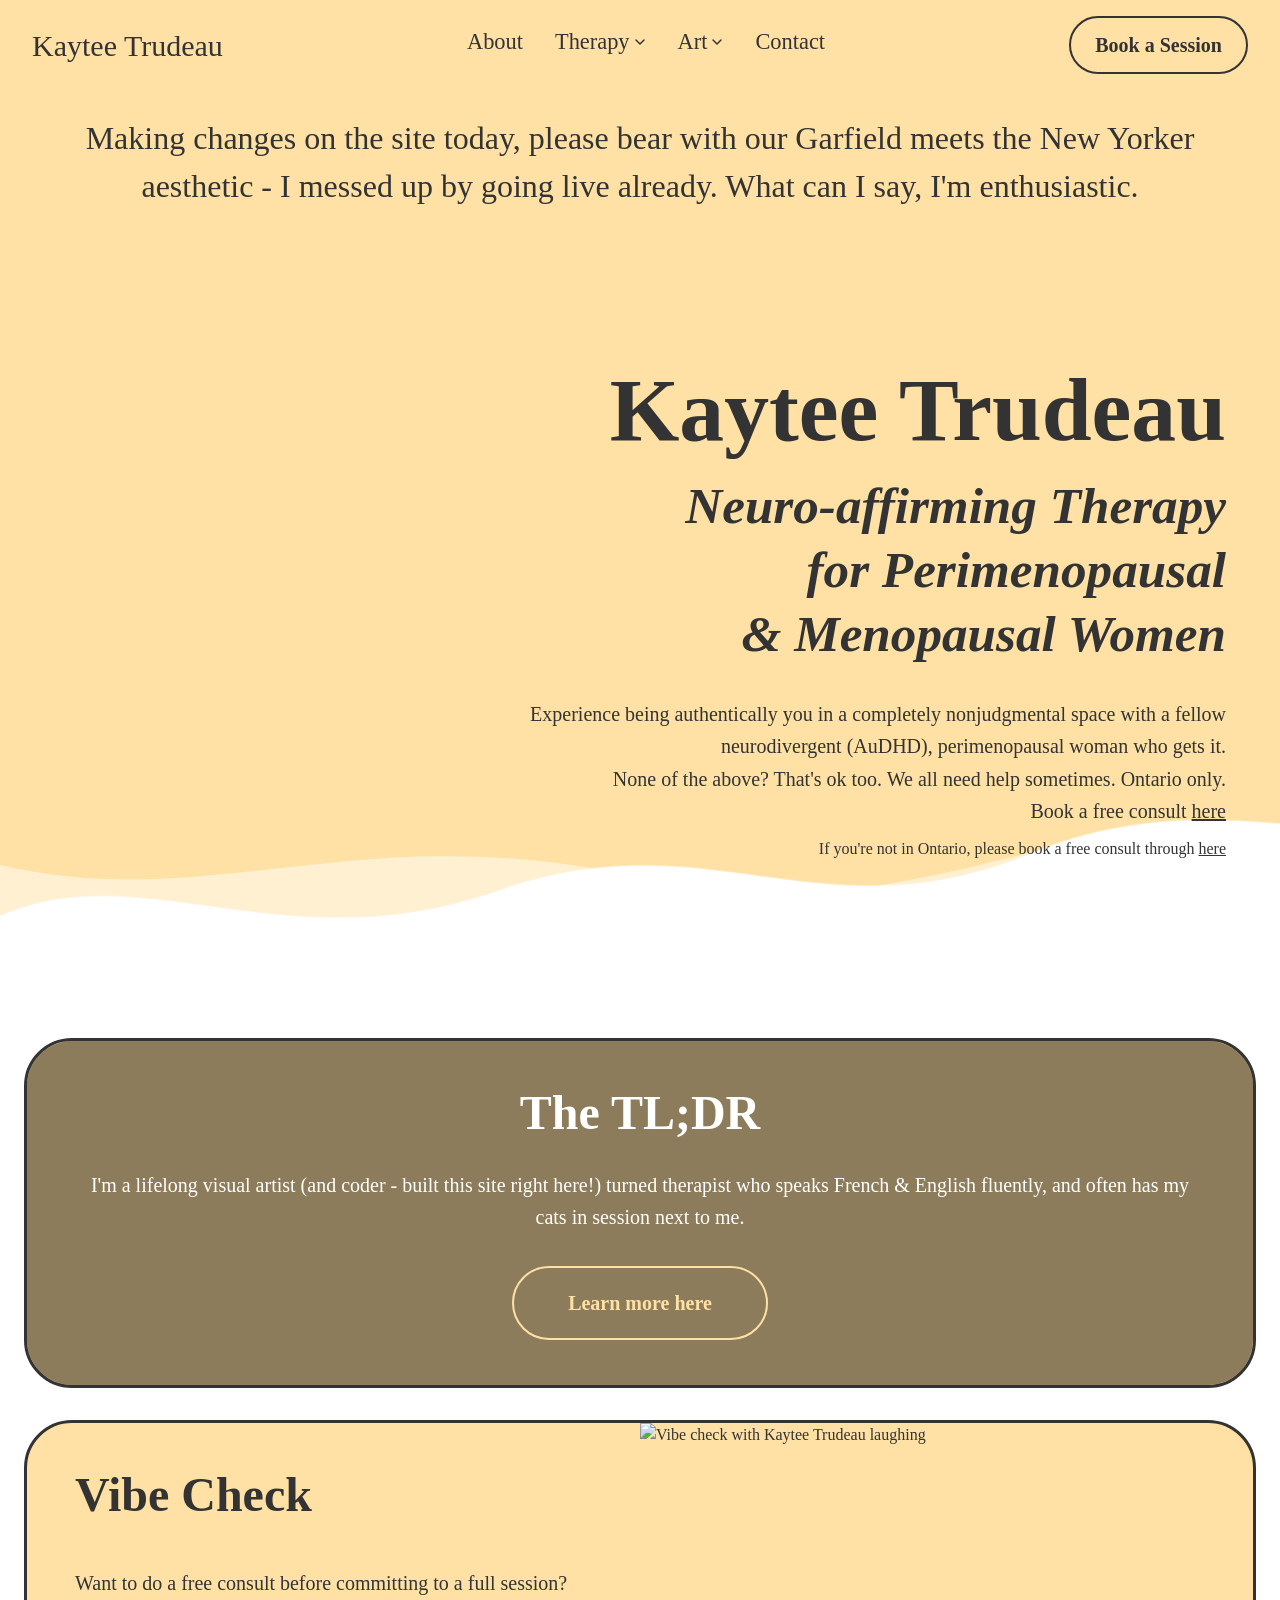
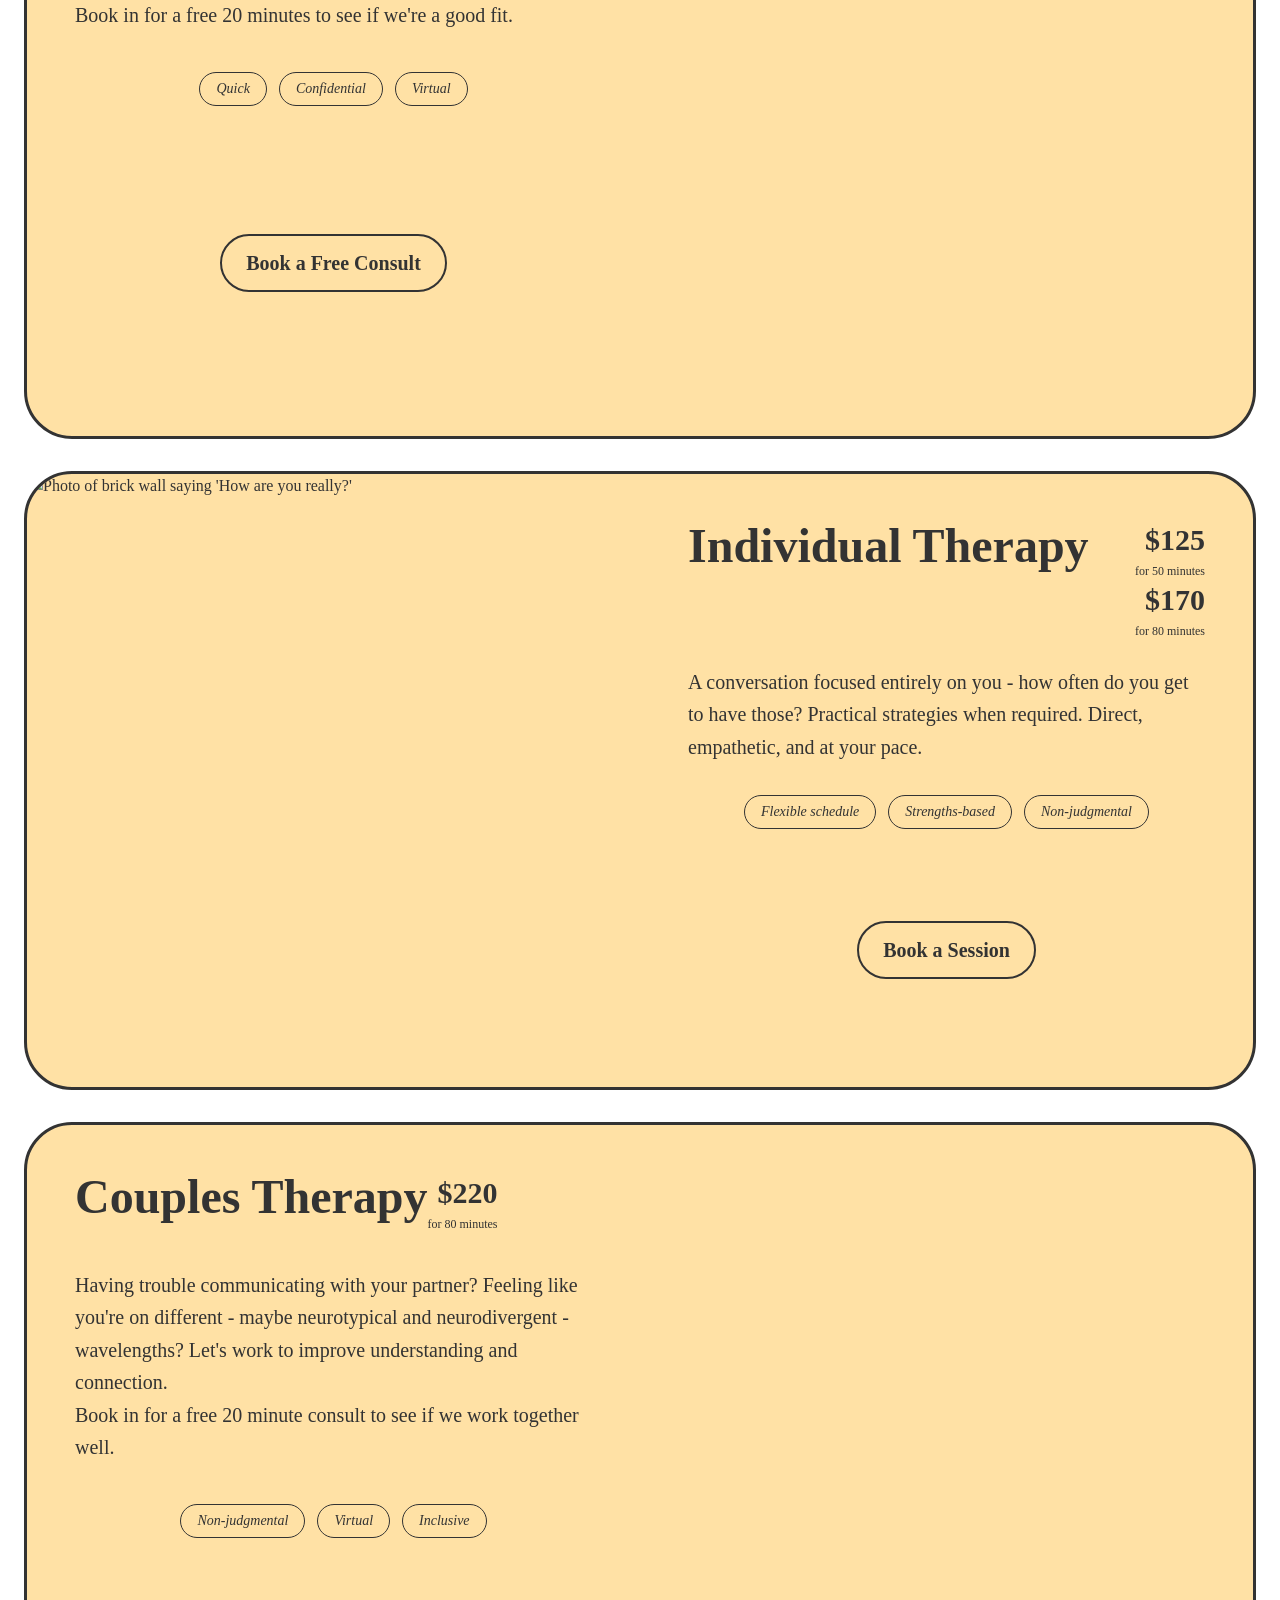
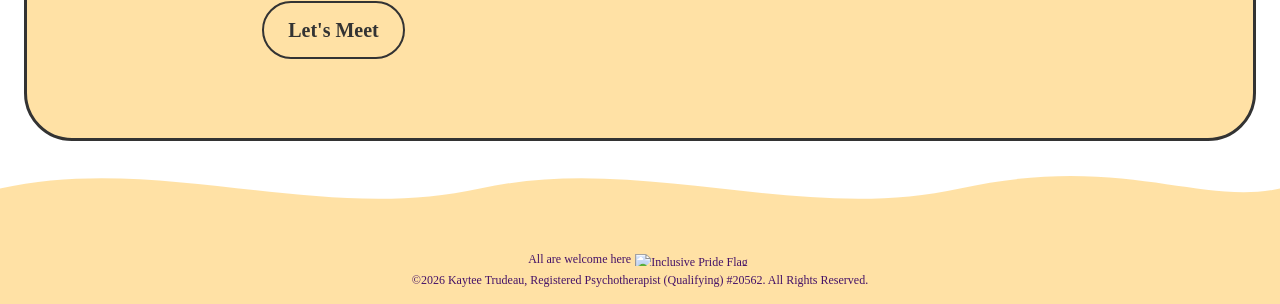
==== index.html @ 2ec34ce8 "Update div class for mobile view Removed 'text-right' class from the div for mobile view." ====
<!doctype html>

<html lang="en">
  <head>
<!doctype html>
<html lang="en">
  <head>
   <link rel="stylesheet" href="style.css">
    <link rel="preconnect" href="https://cdn.shopify.com">
    <!-- Google tag (gtag.js) -->
<script async src="https://www.googletagmanager.com/gtag/js?id=G-HZFQVVL7S4"></script>
<meta name="google-site-verification" content="LNLmvGMLxKH1HmLRe_MvkUwIt74SkBbCM1gCQ_IES4U" />
    <script>
  window.dataLayer = window.dataLayer || [];
  function gtag(){dataLayer.push(arguments);}
  gtag('js', new Date());

  gtag('config', 'G-HZFQVVL7S4');
</script>
    <meta charset="utf-8" />
   <title>Neurodivergent Therapist Ontario | Kaytee Trudeau</title>
    <meta
      name="description"
      content="Neurodivergent therapist in Ontario offering neuro-affirming virtual psychotherapy for ADHD, ASD, perimenopause, and menopause. Book a session today."
    />
    <link rel="canonical" href="https://kayteetrudeau.ca/" />
    <link rel="icon" type="image/png" href="https://cdn.shopify.com/s/files/1/0006/9556/6392/files/favicon.png">
   <meta
      property="og:title"
      content="Kaytee Trudeau | Neurodivergent Therapist Ontario"
    />
    <meta
      property="og:description"
      content="Neuro-affirming virtual psychotherapy in Ontario by an AuDHD therapist. Specializing in ADHD, ASD, perimenopause, and menopause support."
    />
    <meta
      property="og:image"
      content="https://cdn.shopify.com/s/files/1/0006/9556/6392/files/kaytee_in_office.jpg"
    />

    <meta content="width=device-width, initial-scale=1.0" name="viewport" />
    <script>
      function openMobileMenu() {
        document.getElementById('mobileMenu').classList.add('open');
        document.body.style.overflow = 'hidden';
      }
      function closeMobileMenu() {
        document.getElementById('mobileMenu').classList.remove('open');
        document.body.style.overflow = '';
      }
      function toggleSection(id) {
        const section = document.getElementById(id);
        const chevron = document.getElementById(id + '-chevron');
        const isOpen = section.style.display === 'flex';
        section.style.display = isOpen ? 'none' : 'flex';
        chevron.style.transform = isOpen ? 'rotate(0deg)' : 'rotate(180deg)';
      }
    </script>
    <style>
  body {
    background-color: #f3e7fd;
    font-family: 'Fraunces', serif;
  }
      a.button-mob {width: max-content; margin: auto;}
</style>
  </head>
  <body class="bg-white font-body selection:bg-tertiary/30">
      <div id="header-placeholder"></div>
<script>
  fetch('header.html')
    .then(response => response.text())
    .then(data => {
      document.getElementById('header-placeholder').innerHTML = data;
    });
</script>
    <main
      class="index-main relative overflow-hidden"
      style="background-color: #ffffff; top: 50px"
    >
          <h3 style="font-size: 2rem; text-align: center;
    padding: 64px 40px;
    background-color: var(--color-yellow);">Making changes on the site today, please bear with our Garfield meets the New Yorker aesthetic - I messed up by going live already. What can I say, I'm enthusiastic. </h3>

      <!-- Hero Section with wavy bottom -->
<section
  class="hero-section relative overflow-hidden"
  style="background-color: #ffe1a5; min-height: auto;"
>
  <!-- Wavy background -->
  <!-- Anchored strictly to the bottom, pointer-events-none prevents clicking bugs -->
  <div style="position: absolute; bottom: 0; left: 0; width: 100%; height: 500px; z-index: 0; pointer-events: none; overflow: hidden;">
    <!-- Wave 1 - back -->
    <svg
      viewBox="0 0 1440 400"
      preserveAspectRatio="none"
      xmlns="http://www.w3.org/2000/svg"
      style="width: 200%; height: 100%; display: block; position: absolute; bottom: 0; animation: wave-slide 8s linear infinite; opacity: 0.3;"
    >
      <path d="M0,340 C80,290 160,380 280,320 C400,260 460,360 580,290 C700,220 780,320 900,240 C1020,160 1100,260 1220,170 C1320,95 1390,60 1440,40 L1440,400 L0,400 Z" fill="#ffffff" />
    </svg>
    <!-- Wave 2 - middle -->
    <svg
      viewBox="0 0 1440 400"
      preserveAspectRatio="none"
      xmlns="http://www.w3.org/2000/svg"
      style="width: 200%; height: 100%; display: block; position: absolute; bottom: 0; animation: wave-slide 6s linear infinite reverse; opacity: 0.5;"
    >
      <path d="M0,300 C120,340 200,260 360,310 C520,360 600,240 720,280 C840,320 920,200 1080,250 C1240,300 1340,180 1440,140 L1440,400 L0,400 Z" fill="#ffffff" />
    </svg>
    <!-- Wave 3 - front -->
    <svg
      viewBox="0 0 1440 400"
      preserveAspectRatio="none"
      xmlns="http://www.w3.org/2000/svg"
      style="width: 200%; height: 100%; display: block; position: absolute; bottom: -1px; opacity: 1; animation: wave-slide 10s linear infinite;"
    >
      <path d="M0,340 C80,290 160,380 280,320 C400,260 460,360 580,290 C700,220 780,320 900,240 C1020,160 1100,260 1220,170 C1320,95 1390,60 1440,40 L1440,400 L0,400 Z" fill="#ffffff" />
    </svg>
  </div>

  <!-- Content Container (Flexbox) -->
<div class="hero-content-container">    
    <!-- Image: 100% on mobile, 30% on desktop -->
<div class="hero-image-wrapper" style="border-radius: 1.5rem; overflow: hidden;">
  <picture style="width: 100%; height: auto; display: block;">
        <!-- Desktop / Tablet Image -->
        <source 
          media="(min-width: 601px)" 
          srcset="https://cdn.shopify.com/s/files/1/0006/9556/6392/files/New_website_image_for_kaytee.jpg?width=400&format=webp 400w,
                  https://cdn.shopify.com/s/files/1/0006/9556/6392/files/New_website_image_for_kaytee.jpg?width=800&format=webp 800w"
          sizes="400px"
        >
        <img 
          src="https://cdn.shopify.com/s/files/1/0006/9556/6392/files/mobile_kaytee_mountains.jpg?format=webp&width=400" 
          alt="Kaytee Trudeau with a picture of mountains in the background" 
          style="width: 100%; height: auto; object-fit: cover; object-position: center top; border-radius: 1.5rem;"
        />
      </picture>
    </div>

    <!-- Content: 70% on desktop -->
<div class="hero-text-wrapper title-text">    
  <h1 class="font-bold leading-tight mb-8">
        <span class="block" style="font-family: 'Boska Black', serif; font-size: clamp(3rem, 7vw, 12rem);">
          Kaytee Trudeau <br />
        </span>
        <span class="block mt-2 mobile-title-nd" style="font-family: 'Boska Black', serif; font-size: clamp(1rem, 4vw, 4rem); font-style: italic;">
          Neuro-affirming Therapy
        </span>
        <span class="block mobile-title-nd" style="font-family: 'Boska Black', serif; font-size: clamp(1rem, 4vw, 4rem); font-style: italic;">
          for Perimenopausal <br />& Menopausal Women
        </span>
      </h1>

      <p class="text-lg md:text-xl leading-relaxed mobile-hide md:max-w-2xl">
        Experience being authentically you in a completely nonjudgmental space with a fellow neurodivergent (AuDHD), perimenopausal woman who gets it. <br />
        None of the above? That's ok too. We all need help sometimes. Ontario only. <br/>
        Book a free consult <a href="/book-a-session.html" style="text-decoration: underline;">here</a>
        <br/>
        <small class="block mt-2">
          If you're not in Ontario, please book a free consult through <a style="text-decoration: underline" href="https://saferspacestherapy.janeapp.com/locations/safer-spaces/book#/staff_member/28">here</a>
        </small>
      </p>
    </div>
</div>
  
</section>
      <div class="mobile-p-flex max-w-7xl mx-auto px-6 grid grid-cols-1 md:grid-cols-12 gap-8 items-stretch pb-12">
        <p
          class="mobile-p text-lg leading-relaxed desktop-hide"
          style="text-align: center;"
        >
          Experience being authentically you in a completely nonjudgmental space
          with a fellow neurodivergent (AuDHD), perimenopausal woman who gets
          it. <br />None of the above? That's ok too. We all need help
          sometimes. Ontario only. Book a free consult <a href="/book-a-session.html" style="text-decoration: underline;">here</a>
          <br>
           <small style="text-align: right;">If you're not in Ontario, please book a free consult through <a style="text-decoration: underline" href="https://saferspacestherapy.janeapp.com/locations/safer-spaces/book#/staff_member/28">here</a></small>
        </p>
      </div>
      <!-- The "Prize" Showcase: Bento Grid Style -->
      <section
        class="max-w-7xl mx-auto px-6 grid grid-cols-1 md:grid-cols-12 gap-8 items-stretch pb-12"
      >
        <!-- Card 1 wrapper -->
        <div class="purple-cards md:col-span-12 transition-all duration-500">
          <div
            class="bento-container bento-container1 text-white relative flex flex-col bg-surface-container rounded-[3rem] h-auto md:h-[350px] overflow-hidden transition-all duration-500"
            style="
              border: 3px solid #333333;
              background-image: url('https://cdn.shopify.com/s/files/1/0006/9556/6392/files/Normancopy_1000x.jpg?format=webp');
              background-position: center;
              background-size: cover;
            "
          >
            <div
              class="p-12 flex flex-col justify-center"
              style="align-items: center; position: relative; z-index: 1"
            >
              <div class="indie justify-center align-center mb-6">
                <h3
                  class="text-5xl font-headline text-center font-bold mb-2"
                >
                  The TL;DR
                </h3>
              </div>
              <p class="about-p mb-8 text-xl text-center leading-relaxed">
                I'm a lifelong visual artist (and coder - built this site right
                here!) turned therapist who speaks French & English fluently,
                and often has my cats in session next to me.
              </p>
              <a
                href="/about.html"
                class="btn-gradient py-5 text-center rounded-full font-bold text-white"
                style="display: block; width: 16rem; margin: 0 auto; font-size: 1.25em;"
              >
                Learn more here
              </a>
            </div>
          </div>
        </div>

        <!-- Card 2 wrapper -->
        <div class="purple-cards md:col-span-12 transition-all duration-500">
           <div class="bento-container relative flex flex-col md:flex-row-reverse bg-surface-container-high rounded-[3rem] overflow-hidden " 
     style="border: 3px solid #333333;">
            <div
              class="w-full md:w-1/2 relative h-64 bento md:h-auto overflow-hidden flex items-center justify-center md:justify-end"
            >
              <picture class="vibe-check-pic">
  <!-- Desktop / Tablet Image (601px screens and up) -->
  <source media="(min-width: 601px)" 
          srcset="https://cdn.shopify.com/s/files/1/0006/9556/6392/files/kaytee_at_rhino2.jpg?width=800&format=webp 800w"
          sizes="494px">

  <!-- Mobile Image (Fallback / Default for under 601px) -->
  <img alt="Vibe check with Kaytee Trudeau laughing" 
       class="consult-img" 
       src="https://cdn.shopify.com/s/files/1/0006/9556/6392/files/Kaytee_rhino.jpg?format=webp" 
       srcset="https://cdn.shopify.com/s/files/1/0006/9556/6392/files/Kaytee_rhino.jpg?format=webp 400w" 
       sizes="360px" 
       style="width: 100%; height: 100%; object-fit: cover" 
       loading="lazy" 
       width="494" 
       height="494"
  />
</picture>
            </div>
            <div class="md:w-1/2 p-12 flex flex-col justify-center">
              <div class="mb-8">
                <h3
                  class="text-5xl font-headline font-bold mb-4"                >
                  Vibe Check
                </h3>
              </div>
              <p class="mb-10 text-xl leading-relaxed" style="color: #333333">
                Want to do a free consult before committing to a full session?
                Book in for a free 20 minutes to see if we're a good fit.
              </p>
              <div class="flex flex-wrap justify-center gap-3 mb-8">
                <span
                  class="px-4 py-1.5 rounded-full text-sm font-medium border italic"
                  style="
                    border-color: var(--color-black);
                  "
                  >Quick</span
                >
                <span
                  class="px-4 py-1.5 rounded-full text-sm font-medium border italic"
                  style="
                    border-color: var(--color-black);
                  "
                  >Confidential</span
                >
                <span
                  class="px-4 py-1.5 rounded-full text-sm font-medium border italic"
                  style="
                  border-color: var(--color-black);
                  "
                  >Virtual</span
                >
              </div>
              <a
                class="button-mob text-center btn-gradient btn-gradient-menu py-5 rounded-full font-bold"
                href="book-a-session.html" style="font-size: 1.25em;"
              >
                Book a Free Consult
              </a>
            </div>
          </div>
        </div>

        <!-- Card 3 wrapper -->

        <div class="purple-cards md:col-span-12 transition-all duration-500">
           <div class="bento-container relative flex flex-col md:flex-row bg-surface-container-high rounded-[3rem] overflow-hidden" 
     style="border: 3px solid #333333;">
            <div
              class="w-full md:w-1/2 relative h-64 bento md:h-auto overflow-hidden"
            >
            <picture class="w-full h-full object-cover">
  <!-- Desktop / Tablet Image (768px screens and up) -->
  <source media="(min-width: 768px)" 
          srcset="https://cdn.shopify.com/s/files/1/0006/9556/6392/files/unsplash_mural.jpg?width=700&format=webp 700w,
                  https://cdn.shopify.com/s/files/1/0006/9556/6392/files/unsplash_mural.jpg?format=webp 985w"
          sizes="494px">

  <!-- Mobile Image (Fallback / Default) -->
  <img 
    src="https://cdn.shopify.com/s/files/1/0006/9556/6392/files/small_unsplash_mural.jpg?format=webp" 
    srcset="https://cdn.shopify.com/s/files/1/0006/9556/6392/files/small_unsplash_mural.jpg?format=webp 400w"
    sizes="358px"
    width="494" 
    height="494"
    loading="lazy"
    alt="Photo of brick wall saying 'How are you really?'"
    class="mural-img w-full h-full object-cover">
</picture>
            </div>
            <div class="md:w-1/2 p-12 flex flex-col justify-center">
              <div class="indie flex justify-between mb-6">
                <div>
                  <h3
                    class="text-5xl font-headline font-bold mb-2"
                  >
                    Individual Therapy
                  </h3>
                </div>
                <div class="indie-mobile">
                  <span
                    class="block text-3xl font-headline font-bold"
                    >$125</span
                  >
                  <span class="text-xs" 
                    >for 50 minutes</span
                  >
                  <span
                    class="block text-3xl font-headline font-bold"
                    >$170</span
                  >
                  <span class="text-xs" 
                    >for 80 minutes</span
                  >
                </div>
              </div>
              <p class="mb-8 text-xl leading-relaxed">
                A conversation focused entirely on you - how often do you get to
                have those? Practical strategies when required. Direct,
                empathetic, and at your pace.
              </p>
              <div class="flex flex-wrap justify-center gap-3 mb-8">
                <span
                  class="px-4 py-1.5 rounded-full text-sm font-medium border italic"
                  style="
                    border-color: var(--color-black);
                  "
                  >Flexible schedule</span
                >
                <span
                  class="px-4 py-1.5 rounded-full text-sm font-medium border italic"
                  style="
                    border-color: var(--color-black);
                  "
                  >Strengths-based</span
                >
                <span
                  class="px-4 py-1.5 rounded-full text-sm font-medium border italic"
                  style="
                    border-color: var(--color-black);
                  "
                  >Non-judgmental</span
                >
              </div>
              <a
                href="book-a-session.html"
                class="button-mob btn-gradient btn-gradient-menu py-5 text-center rounded-full font-bold text-white"
                style="font-size: 1.25em;"
                >
                Book a Session
              </a>
            </div>
          </div>
        </div>

        <!-- Card 4 wrapper -->
        <div class="purple-cards md:col-span-12 transition-all duration-500">
          <div class="bento-container relative flex flex-col md:flex-row-reverse bg-surface-container-high rounded-[3rem] overflow-hidden" 
     style="border: 3px solid #333333;">
            <div
              class="w-full md:w-1/2 relative h-64 bento md:h-auto overflow-hidden flex items-center justify-center md:justify-end"
            >
            <picture style="width: 100%; height: 100%; display: block;">
  <!-- Desktop / Tablet Image (601px screens and up) -->
  <source media="(min-width: 601px)" 
          srcset="https://cdn.shopify.com/s/files/1/0006/9556/6392/files/couples_hands_1000x.jpg?width=400&format=webp 400w,
                  https://cdn.shopify.com/s/files/1/0006/9556/6392/files/couples_hands_1000x.jpg?width=800&format=webp 800w"
          sizes="494px">

  <!-- Mobile Image (Fallback / Default for under 601px) -->
  <img alt="Couples therapy - holding hands" 
       class="consult-img transition-transform duration-1000" 
       src="https://cdn.shopify.com/s/files/1/0006/9556/6392/files/couples_hands_small2.jpg?width=400&format=webp" 
       srcset="https://cdn.shopify.com/s/files/1/0006/9556/6392/files/couples_hands_small2.jpg?width=400&format=webp 400w" 
       sizes="384px" 
       style="width: 100%; height: 100%; object-fit: cover" 
       loading="lazy" 
       width="494" 
       height="494">
</picture>
            </div>
            <div class="md:w-1/2 p-12 flex flex-col justify-center">
              <div
                class="mb-8 flex align-center indie indie-mobile2"
                style="align-items: center"
              >
                <h3
                  class="text-5xl font-headline font-bold mb-4"
                >
                  Couples Therapy
                </h3>
                <div class="text-right indie-mobile2">
                  <span
                    class="block text-3xl font-headline font-bold"
                    >$220</span
                  >
                  <span class="text-xs" 
                    >for 80 minutes</span
                  >
                </div>
              </div>
              <p class="mb-10 text-xl leading-relaxed">
                Having trouble communicating with your partner? Feeling like
                you're on different - maybe neurotypical and neurodivergent - wavelengths? Let's work to improve
                understanding and connection. <br />Book in for a free 20 minute
                consult to see if we work together well.
              </p>
              <div class="flex flex-wrap justify-center gap-3 mb-8">
                <span
                  class="px-4 py-1.5 rounded-full text-sm font-medium border italic"
                  style="
                    border-color: var(--color-black);
                  "
                  >Non-judgmental</span
                >
                <span
                  class="px-4 py-1.5 rounded-full text-sm font-medium border italic"
                  style="
                    border-color: var(--color-black);
                  "
                  >Virtual</span
                >
                <span
                  class="px-4 py-1.5 rounded-full text-sm font-medium border italic"
                  style="
                    border-color: var(--color-black);
                  "
                  >Inclusive</span
                >
              </div>
              <a
                class="button-mob text-center btn-gradient btn-gradient-menu py-5 rounded-full font-bold text-white transition-all transform"
                href="book-a-session.html"
                style="font-size: 1.25em;"
              >
                Let's Meet
              </a>
            </div>
          </div>
        </div>
      </section>
    </main>

   
     <footer>
      <div
        class="footer-wave mt-4 relative pt-20 overflow-hidden"
      >
        <div
          style="
            position: absolute;
            top: -2px;
            left: 0;
            width: 100%;
            overflow: hidden;
            line-height: 0;
          "
        >
          <svg
            viewBox="0 0 1440 80"
            preserveAspectRatio="none"
            xmlns="http://www.w3.org/2000/svg"
            style="display: block; width: 100%"
          >
            <path
              d="M0,40 C180,0 360,80 540,40 C720,0 900,80 1080,40 C1260,0 1350,60 1440,40 L1440,0 L0,0 Z"
              fill="#ffffff"
            />
          </svg>
        </div>
        <div
          class="font-label text-center text-xs p-4"
          style="color: rgb(59 7 100 / 0.95)"
        >
          <div style="margin-bottom: 5px">
          <span>All are welcome here</span
          ><img
            src="https://cdn.shopify.com/s/files/1/0006/9556/6392/files/Inclusive-Pride-Flag.png?format=100webp"
            alt="Inclusive Pride Flag"
            style="display: inline-block; height: 12px; margin: 0 4px"
          />
        </div>
          ©2026 Kaytee Trudeau, Registered Psychotherapist (Qualifying) #20562.
          All Rights Reserved.
        </div>
      </div>
    </footer>
  </body>
</html>
---- style.css ----
:root {
    --color-black: #333333;
    --color-purple-light: #f3e7fd;
    --color-pink: #eb4677;
    --color-yellow: #ffe1a5;
    --color-white: #ffffff;
    --font-headline: 'Boska Black', serif;
    --font-body: 'Boska Regular', serif;
    --transition: all 0.5s cubic-bezier(0.4, 0, 0.2, 1);
}

@font-face {
    font-family: 'Boska Black';
    src: url(https://cdn.shopify.com/s/files/1/0006/9556/6392/files/Boska-Black.woff2) format('woff2');
    font-style: normal;
    font-display: swap;
}
@font-face {
    font-family: 'Boska Regular';
    src: url(https://cdn.shopify.com/s/files/1/0006/9556/6392/files/Boska-Regular.woff2) format('woff2');
    font-style: normal;
    font-display: swap;
} 
@font-face {
    font-display: swap;
    font-family: Fraunces;
    font-style: normal;
    font-weight: 400;
    src: url(https://cdn.shopify.com/s/files/1/0006/9556/6392/files/fraunces-v38-latin-regular.woff2) format('woff2');
}
@font-face {
    font-display: swap;
    font-family: Fraunces;
    font-style: italic;
    font-weight: 400;
    src: url(https://cdn.shopify.com/s/files/1/0006/9556/6392/files/fraunces-v38-latin-italic.woff2) format('woff2');
}
@font-face {
    font-display: swap;
    font-family: Fraunces;
    font-style: normal;
    font-weight: 500;
    src: url(https://cdn.shopify.com/s/files/1/0006/9556/6392/files/fraunces-v38-latin-500.woff2) format('woff2');
}
@font-face {
    font-display: swap;
    font-family: Fraunces;
    font-style: normal;
    font-weight: 700;
    src: url(https://cdn.shopify.com/s/files/1/0006/9556/6392/files/fraunces-v38-latin-700.woff2) format('woff2');
}

.bento-container {
    background-color: #ffe1a5;
    border-radius: 3rem;
    border: 3px solid var(--color-black);
    transition: var(--transition);
}
.btn-gradient {
    background: padding-box transparent;
    border: 2px solid #ffe1a5;
    transition: .3s;
    padding: 1.25rem 2.5rem;
    border-radius: 9999px;
    font-weight: 700;
    text-align: center;
    display: inline-block;
    color: #ffe1a5;
    transition: var(--transition);
    text-decoration: none;
}
.btn-gradient-menu {
    color: #333333;
    padding: 1.25rem 2.5rem;
    transition: var(--transition);
    text-decoration: none;
    background: padding-box transparent;
    border: 2px solid #333333;
    transition: .3s;
    padding: .75rem 1.5rem;
    border-radius: 9999px;
    font-weight: 700;
    text-align: center;
    display: inline-block;
}
.btn-gradient:hover {
    transform: scale(1.05);
}
.category-pill {
    display: inline-block;
    background-color: #3b0764;
    color: #fff;
    padding: .75rem 2rem;
    border-radius: 9999px;
    font-family: 'Boska Black', serif;
    font-size: 1.5rem;
    font-style: italic;
    margin-bottom: 2rem;
    box-shadow: 0 10px 15px -3px rgba(0, 0, 0, .1);
}
.resource-pill {
    display: flex;
    flex-direction: column;
    padding: 1.25rem;
    background-color: #fff;
    border: 2px solid #f7be4e;
    border-radius: 1.5rem;
    transition: all .2s ease-in-out;
    text-decoration: none;
    height: 100%;
}
a.resource-pill:hover {
    box-shadow: 0 4px 12px rgba(243, 166, 153, .3);
    transform: translateY(-2px);
    border-color: #f7be4e;
}
.pill-label {
    font-weight: 800;
    letter-spacing: .1em;
    color: #eb4677;
    margin-bottom: .25rem;
    text-transform: uppercase;
    display: block;
    font-size: .75rem;
    opacity: .8;
}
.pill-title {
    color: #3b0764;
    font-size: 1rem;
    line-height: 1.4;
    display: block;
    font-weight: 600;
}
.dropdown-item {
    display: flex;
    align-items: center;
    transition: background .15s;
    padding: .75rem 1rem;
}
.dropdown-item:hover {
    background-color: var(--color-yellow) !important;
}
.about-grid-container {
    display: grid;
    grid-template-columns: 1fr 1fr;
    width: 100%;
}
.responsive-bg-image {
    background-image: url("https://cdn.shopify.com/s/files/1/0006/9556/6392/files/kaytee_in_office.jpg?width=1200&format=webp");
}
.hero-img img {
    display: block;
    vertical-align: middle;
    max-width: 100%;
}
.font-headline, .logo-text, .mobile-menu-top-link, .nav-link {
    font-family: 'Boska Black', serif !important;
}
.sparkle {
    pointer-events: none;
}
@media (min-width: 769px) {
    .desktop-hide { display: none; }
main {
  padding-top: 8rem;
}
.index-main {
  padding-top: 0;
}
.mobile-p {
  display: none;
}
}

@media (max-width: 768px) {
    .consult-img { width: 100% !important; }
    .bento { height: 24rem !important; }
    .mobile-hide { display: none; }
    .bento-container { max-height: auto !important; }
    .indie { align-items: flex-start; flex-direction: column; align-items: center; }
  
    .mobile-title-nd { 
        display: block !important; 
        text-align: center !important; 
        padding-right: 0 !important; 
        width: 100% !important; 
        margin-left: 0 !important; 
        font-size: 22px !important; 
        margin-right: 0 !important; 
        padding-left: 0 !important; 
    }
    .mobile-p-flex { display: flex; justify-content: center; }
    .hero-section { margin-bottom: 0 !important; }
    .indie-mobile { display: flex; margin-top: 15px; justify-content: center; text-align: center;}
    .text-xs { padding-left: 10px; margin-right: 8px; }
    .purple-cards { text-align: center; }
    .button-mob { padding: 20px; }
    a.button-mob { width: max-content; margin: auto; }
    .about-p { width: 25rem; }
    
    .mobile-menu-top-link {
        display: block !important;
        font-family: 'Boska Black', cursive !important;
        font-size: 2rem;
        font-style: italic;
        color: #333333 !important;
        text-decoration: none;
    }
    .about-grid-container {
        grid-template-columns: 1fr;
    }
    .responsive-bg-image {
        background-image: url("https://cdn.shopify.com/s/files/1/0006/9556/6392/files/kaytee_in_office.jpg?width=400");
    }
}
.grainy-bg {
    background-image: url("data:image/svg+xml,  %3Csvg viewBox='0 0 200 200' xmlns='http://www.w3.org/2000/svg'%3E%3Cfilter id='noiseFilter'%3E%3CfeTurbulence type='fractalNoise' baseFrequency='0.65' numOctaves='3' stitchTiles='stitch'/%3E%3C/filter%3E%3Crect width='100%25' height='100%25' filter='url(%23noiseFilter)'/%3E%3C/svg%3E");
    opacity: .04;
}
body {
    font-size: 1rem;
}
.nav-link {
    color: var(--color-black);
    font-weight: 500;
    border-bottom: 2px solid transparent;
    padding-bottom: 4px;
     font-size: 1.4rem;
    transition: .2s;
}
.nav-link:hover {
    color: #eb4677;
    border-color: #f7be4e;
    font-weight: 700;
}

.card-shadow::before {
    border-radius: 3rem;
    border: 1px solid rgba(255, 255, 255, .3);
    transform: translate(10px, 10px);
    background: rgba(255, 255, 255, .9);
    z-index: -1;
}
.card-shadow::after {
    border-radius: 3rem;
    transform: translate(13px, 13px);
    background: #3b0764;
    z-index: -2;
}
.mobile-menu {
    display: none;
    position: fixed;
    top: 0;
    left: 0;
    right: 0;
    bottom: 0;
    background: var(--color-yellow);
    z-index: 200;
    flex-direction: column;
    align-items: center;
    padding-top: 8rem;
    justify-content: flex-start;
    gap: 2rem;
}
.mobile-menu.open {
    display: flex;
    align-items: flex-start;
    padding: 2rem;
}
@keyframes wave-slide {
    0% {
    transform: translateX(0);
}
100% {
    transform: translateX(-50%);
}
}@keyframes retro-sparkle {
    0%, 100% {
    transform: scale(0);
    opacity: 0;
}
50% {
    transform: scale(1.2);
    opacity: 1;
}
}.sparkle-container {
    position: relative;
    display: inline-block;
}
.sparkle {
    position: absolute;
    color: #f7be4e;
    font-size: 1.2rem;
    animation: 2s ease-in-out infinite retro-sparkle;
    opacity: 0;
}
.s1 {
    top: -10px;
    left: -15px;
    animation-delay: 0s;
}
.s2 {
    top: -15px;
    right: -10px;
    animation-delay: .7s;
    font-size: .9rem;
}
.s3 {
    bottom: -14px;
    right: 108px;
    animation-delay: 1.3s;
    font-size: 1rem;
}
.blur-3xl {
    filter: blur(64px);
}
@media (min-width:701px) {
    .desktop-hide {
    display: none;
}
.bento-container {
    max-height: 650px;
}
 .indie-mobile {
     text-align: right;}
}
@media (max-width:768px) {
    .hero-img {
    top: 18%!important;
    transform: none!important;
    width: 45%!important;
    left: 1rem!important;
}
body>main>section.hero-section.relative.mb-10>div.title-text.relative.z-10.max-w-9xl.mx-auto.px-6.pt-20.pb-8>h1>span.block.mt-2.mobile-title-nd {
    margin-top: 1.5rem;
}
.hero-section, h1 {
    margin-bottom: 0!important;
}
.mobile-p {
    background: #fff;
    padding: 1.25rem;
    border-radius: 2rem;
    border: 2px solid #333333;
}
body>main>section.hero-section.relative.mb-10>div.title-text.relative.z-10.max-w-9xl.mx-auto.px-6.pt-24.pb-8>h1>span.text-white.block {
    margin-bottom: 30px;
}
.indie {
    flex-direction: column;
    align-items: center;
}
.text-xs {
    padding-left: 10px;
}
body>main>section.max-w-7xl.mx-auto.px-6.grid.grid-cols-1.md\:grid-cols-12.gap-8.items-stretch.pb-12>div:nth-child(2)>div>div.md\:w-1\/2.p-12.flex.flex-col.justify-center>div.indie.flex.justify-between.mb-6>div.text-right.indie-mobile>span:nth-child(2), body>main>section.max-w-7xl.mx-auto.px-6.grid.grid-cols-1.md\:grid-cols-12.gap-8.items-stretch.pb-12>div:nth-child(2)>div>div.md\:w-1\/2.p-12.flex.flex-col.justify-center>div.indie.flex.justify-between.mb-6>div.text-right.indie-mobile>span:nth-child(3) {
    margin-right: 5px;
}
.purple-cards {
    text-align: center;
}
.about-p {
    width: 20rem;
}
.mobile-title-nd {
    display: block!important;
    text-align: center!important;
    padding-right: 0!important;
    width: 100%!important;
    margin-left: 0!important;
    font-size: 22px!important;
    margin-right: 0!important;
    padding-left: 0!important;
}
.button-mob {
    padding: 20px;
}
.mobile-menu-top-link {
    display: block!important;
    font-family: 'Boska Black', serif!important;
    font-size: 2rem;
    font-style: italic;
    color: #333333!important;
    text-decoration: none;
}
}input::placeholder, textarea::placeholder {
    font-family: Fraunces, serif;
    font-size: 1rem;
    line-height: 1.5rem;
}
.send {
    font-size: 1.35em;
}
.bg-surface-container-high {
    --tw-bg-opacity: 1;
}
.transition-transform {
    transition-property: transform;
    transition-timing-function: cubic-bezier(.4, 0, .2, 1);
}
body {
    font-family: Fraunces, serif;
    color: var(--color-black);
}
a.button-mob {
    width: max-content;
    margin: auto;
}
.responsive-bg-image {
    width: 100%;
    min-height: 450px;
    background-size: cover;
    background-position: center;
}
.video-container {
    width: 100%;
    height: 70vh;
    min-height: 500px;
    max-height: 800px;
    overflow: hidden;
    display: block;
}
.video-container video {
    width: 40%;
    height: 100%;
    object-fit: cover;
    object-position: center;
    display: block;
}
@media (max-width:768px) {
    .about-left-right, .about-right-left {
    display: block!important;
}
.about-right-left {
    display: flex!important;
    flex-direction: column-reverse!important;
    margin-top: 60px;
}
.about-left-right>div, .about-right-left>div {
    width: 100%!important;
    padding: 30px 20px!important;
    box-sizing: border-box!important;
}
.video-container {
    width: 90%!important;
    height: auto!important;
    min-height: 0!important;
    max-height: none!important;
    padding: 0!important;
    margin: 1rem auto;
}
.video-container video {
    width: 100%!important;
    height: auto!important;
    aspect-ratio: 9/16!important;
    object-fit: cover!important;
}
h2, h2+span {
    text-align: center;
}
}.about-grid-container {
    display: grid;
    grid-template-columns: 1fr 1fr;
    width: 100%}
.responsive-bg-image {
    background-image: url(https://cdn.shopify.com/s/files/1/0006/9556/6392/files/kaytee_in_office.jpg?width=1200&format=webp);
}
@media (max-width:600px) {
    .about-grid-container {
    grid-template-columns: 1fr;
}
.responsive-bg-image {
    background-image: url(https://cdn.shopify.com/s/files/1/0006/9556/6392/files/kaytee_in_office.jpg?width=400);
}
}input:focus {
    outline: 0;
    border-color: #eb4677;
}
input, textarea {
    color: #3b0764;
    border: 1px solid rgba(243, 166, 153, .2);
    background-color: rgb(243 231 253 / .3);
}
.category-pill {
    display: inline-block;
    background-color: #3b0764;
    color: #fff;
    padding: .75rem 2rem;
    border-radius: 9999px;
    font-family: 'Boska Black', serif;
    font-size: 1.5rem;
    font-style: italic;
    margin-bottom: 2rem;
    box-shadow: 0 10px 15px -3px rgba(0, 0, 0, .1);
}
.resource-pill {
    display: flex;
    flex-direction: column;
    padding: 1.25rem;
    background-color: #fff;
    border: 2px solid #f3a699;
    border-radius: 1.5rem;
    transition: all .2s ease-in-out;
    text-decoration: none;
    height: 100%}
a.resource-pill:hover {
    box-shadow: 0 4px 12px rgba(243, 166, 153, .3);
    transform: translateY(-2px);
    border-color: #f7be4e;
}
.pill-label {
    font-size: 10px;
    font-weight: 800;
    text-transform: uppercase;
    letter-spacing: .1em;
    color: #eb4677;
    margin-bottom: .25rem;
}
.pill-title {
    font-weight: 700;
    color: #3b0764;
    font-size: 1rem;
    line-height: 1.4;
}
.sub-group-label {
    font-size: .75rem;
    font-weight: 700;
    text-transform: uppercase;
    letter-spacing: .05em;
    color: #eb4677;
    margin-bottom: .75rem;
    margin-left: 1rem;
}
.category-pill {
    display: inline-block;
    background-color: #3b0764;
    color: #fff;
    padding: .75rem 2rem;
    border-radius: 9999px;
    font-family: 'Boska Black', serif;
    font-size: 1.5rem;
    font-style: italic;
    margin-bottom: 2rem;
    box-shadow: 0 10px 15px -3px rgba(0, 0, 0, .1);
}
.resource-pill {
    display: flex;
    flex-direction: column;
    padding: 1.25rem;
    background-color: #fff;
    border: 2px solid #f7be4e;
    border-radius: 1.5rem;
    transition: all .2s ease-in-out;
    text-decoration: none;
    height: 100%}
a.resource-pill:hover {
    box-shadow: 0 4px 12px rgba(243, 166, 153, .3);
    transform: translateY(-2px);
    border-color: #f7be4e;
}
.pill-label {
    font-size: 10px;
    font-weight: 800;
    text-transform: uppercase;
    letter-spacing: .1em;
    color: #eb4677;
    margin-bottom: .25rem;
}
.pill-title {
    font-weight: 700;
    color: #3b0764;
    font-size: 1rem;
    line-height: 1.4;
}
.sub-group-label {
    font-size: .75rem;
    font-weight: 700;
    text-transform: uppercase;
    letter-spacing: .05em;
    color: #eb4677;
    margin-bottom: .75rem;
    margin-left: 1rem;
}

h2 {
    padding: 0 275px 10px 275px;
}
.about-text-up h2 {
  padding: 0;
}
@media (max-width:768px) {
    h1 {
    padding: 0 15px 20px 15px;
}
h2 {
    padding: 10px 15px 20px 15px;
}
.about-main {
  top: 4.75rem;
}
}

/*! tailwindcss v4.3.2 | MIT License | https://tailwindcss.com */
@layer properties;
@layer theme, base, components, utilities;
@layer theme {
  :root, :host {
    --font-sans: ui-sans-serif, system-ui, sans-serif, 'Apple Color Emoji', 'Segoe UI Emoji', 'Segoe UI Symbol',
    'Noto Color Emoji';
    --font-mono: ui-monospace, SFMono-Regular, Menlo, Monaco, Consolas, 'Liberation Mono', 'Courier New',
    monospace;
    --color-gray-500: oklch(55.1% 0.027 264.364);
    --color-gray-600: oklch(44.6% 0.03 256.802);
    --color-gray-700: oklch(37.3% 0.034 259.733);
    --color-white: #fff;
    --spacing: 0.25rem;
    --container-3xl: 48rem;
    --container-4xl: 56rem;
    --container-5xl: 64rem;
    --container-7xl: 80rem;
    --text-xs: 0.75rem;
    --text-xs--line-height: calc(1 / 0.75);
    --text-sm: 0.875rem;
    --text-sm--line-height: calc(1.25 / 0.875);
    --text-lg: 1.125rem;
    --text-lg--line-height: calc(1.75 / 1.125);
    --text-xl: 1.25rem;
    --text-xl--line-height: calc(1.75 / 1.25);
    --text-3xl: 1.875rem;
    --text-3xl--line-height: calc(2.25 / 1.875);
    --text-4xl: 2.25rem;
    --text-4xl--line-height: calc(2.5 / 2.25);
    --text-5xl: 3rem;
    --text-5xl--line-height: 1;
    --font-weight-bold: 700;
    --leading-tight: 1.25;
    --leading-relaxed: 1.625;
    --radius-xl: 0.75rem;
    --radius-2xl: 1rem;
    --radius-3xl: 1.5rem;
    --blur-xl: 24px;
    --blur-3xl: 64px;
    --default-transition-duration: 150ms;
    --default-transition-timing-function: cubic-bezier(0.4, 0, 0.2, 1);
    --default-font-family: var(--font-sans);
    --default-mono-font-family: var(--font-mono);
  }
}
@layer base {
  *, ::after, ::before, ::backdrop, ::file-selector-button {
    box-sizing: border-box;
    margin: 0;
    padding: 0;
    border: 0 solid;
  }
  html, :host {
    line-height: 1.5;
    -webkit-text-size-adjust: 100%;
    tab-size: 4;
    font-family: var(--default-font-family, ui-sans-serif, system-ui, sans-serif, 'Apple Color Emoji', 'Segoe UI Emoji', 'Segoe UI Symbol', 'Noto Color Emoji');
    font-feature-settings: var(--default-font-feature-settings, normal);
    font-variation-settings: var(--default-font-variation-settings, normal);
    -webkit-tap-highlight-color: transparent;
  }
  hr {
    height: 0;
    color: inherit;
    border-top-width: 1px;
  }
  abbr:where([title]) {
    -webkit-text-decoration: underline dotted;
    text-decoration: underline dotted;
  }
  h1, h2, h3, h4, h5, h6 {
    font-size: inherit;
    font-weight: inherit;
  }
  a {
    color: inherit;
    -webkit-text-decoration: inherit;
    text-decoration: inherit;
  }
  b, strong {
    font-weight: bolder;
  }
  code, kbd, samp, pre {
    font-family: var(--default-mono-font-family, ui-monospace, SFMono-Regular, Menlo, Monaco, Consolas, 'Liberation Mono', 'Courier New', monospace);
    font-feature-settings: var(--default-mono-font-feature-settings, normal);
    font-variation-settings: var(--default-mono-font-variation-settings, normal);
    font-size: 1em;
  }
  small {
    font-size: 80%;
  }
  sub, sup {
    font-size: 75%;
    line-height: 0;
    position: relative;
    vertical-align: baseline;
  }
  sub {
    bottom: -0.25em;
  }
  sup {
    top: -0.5em;
  }
  table {
    text-indent: 0;
    border-color: inherit;
    border-collapse: collapse;
  }
  :-moz-focusring {
    outline: auto;
  }
  progress {
    vertical-align: baseline;
  }
  summary {
    display: list-item;
  }
  ol, ul, menu {
    list-style: none;
  }
  img, svg, video, canvas, audio, iframe, embed, object {
    display: block;
    vertical-align: middle;
  }
  img, video {
    max-width: 100%;
    height: auto;
  }
  button, input, select, optgroup, textarea, ::file-selector-button {
    font: inherit;
    font-feature-settings: inherit;
    font-variation-settings: inherit;
    letter-spacing: inherit;
    color: inherit;
    border-radius: 0;
    background-color: transparent;
    opacity: 1;
  }
  :where(select:is([multiple], [size])) optgroup {
    font-weight: bolder;
  }
  :where(select:is([multiple], [size])) optgroup option {
    padding-inline-start: 20px;
  }
  ::file-selector-button {
    margin-inline-end: 4px;
  }
  ::placeholder {
    opacity: 1;
  }
  @supports (not (-webkit-appearance: -apple-pay-button)) or (contain-intrinsic-size: 1px) {
    ::placeholder {
      color: currentcolor;
      @supports (color: color-mix(in lab, red, red)) {
        color: color-mix(in oklab, currentcolor 50%, transparent);
      }
    }
  }
  textarea {
    resize: vertical;
  }
  ::-webkit-search-decoration {
    -webkit-appearance: none;
  }
  ::-webkit-date-and-time-value {
    min-height: 1lh;
    text-align: inherit;
  }
  ::-webkit-datetime-edit {
    display: inline-flex;
  }
  ::-webkit-datetime-edit-fields-wrapper {
    padding: 0;
  }
  ::-webkit-datetime-edit, ::-webkit-datetime-edit-year-field, ::-webkit-datetime-edit-month-field, ::-webkit-datetime-edit-day-field, ::-webkit-datetime-edit-hour-field, ::-webkit-datetime-edit-minute-field, ::-webkit-datetime-edit-second-field, ::-webkit-datetime-edit-millisecond-field, ::-webkit-datetime-edit-meridiem-field {
    padding-block: 0;
  }
  ::-webkit-calendar-picker-indicator {
    line-height: 1;
  }
  :-moz-ui-invalid {
    box-shadow: none;
  }
  button, input:where([type='button'], [type='reset'], [type='submit']), ::file-selector-button {
    appearance: button;
  }
  ::-webkit-inner-spin-button, ::-webkit-outer-spin-button {
    height: auto;
  }
  [hidden]:where(:not([hidden='until-found'])) {
    display: none!important;
  }
}
@layer utilities {
  .pointer-events-none {
    pointer-events: none;
  }
  .invisible {
    visibility: hidden;
  }
  .absolute {
    position: absolute;
  }
  .fixed {
    position: fixed;
  }
  .relative {
    position: relative;
  }
  .inset-0 {
    inset: 0;
  }
  .-top-24 {
    top: calc(var(--spacing) * -24);
  }
  .top-0 {
    top: 0;
  }
  .top-full {
    top: 100%;
  }
  .-right-24 {
    right: calc(var(--spacing) * -24);
  }
  .left-0 {
    left: 0;
  }
  .left-1\/2 {
    left: calc(1 / 2 * 100%);
  }
  .z-2 {
    z-index: 2;
  }
  .z-3 {
    z-index: 3;
  }
  .z-4 {
    z-index: 4;
  }
  .z-10 {
    z-index: 10;
  }
  .z-50 {
    z-index: 50;
  }
  .z-\[100\] {
    z-index: 100;
  }
  .mx-auto {
    margin-inline: auto;
  }
  .mt-2 {
    margin-top: calc(var(--spacing) * 2);
  }
  .mt-3 {
    margin-top: calc(var(--spacing) * 3);
  }
  .mt-4 {
    margin-top: calc(var(--spacing) * 4);
  }
  .mt-12 {
    margin-top: calc(var(--spacing) * 12);
  }
  .mt-16 {
    margin-top: calc(var(--spacing) * 16);
  }
  .mb-2 {
    margin-bottom: calc(var(--spacing) * 2);
  }
  .mb-4 {
    margin-bottom: calc(var(--spacing) * 4);
  }
  .mb-6 {
    margin-bottom: calc(var(--spacing) * 6);
  }
  .mb-8 {
    margin-bottom: calc(var(--spacing) * 8);
  }
  .mb-10 {
    margin-bottom: calc(var(--spacing) * 10);
  }
  .mb-12 {
    margin-bottom: calc(var(--spacing) * 12);
  }
  .block {
    display: block;
  }
  .flex {
    display: flex;
  }
  .grid {
    display: grid;
  }
  .hidden {
    display: none;
  }
  .h-48 {
    height: calc(var(--spacing) * 48);
  }
  .h-64 {
    height: calc(var(--spacing) * 64);
  }
  .h-auto {
    height: auto;
  }
  .w-48 {
    width: calc(var(--spacing) * 48);
  }
  .w-64 {
    width: calc(var(--spacing) * 64);
  }
  .w-fit {
    width: fit-content;
  }
  .w-full {
    width: 100%;
  }
  .max-w-3xl {
    max-width: var(--container-3xl);
  }
  .max-w-4xl {
    max-width: var(--container-4xl);
  }
  .max-w-5xl {
    max-width: var(--container-5xl);
  }
  .max-w-7xl {
    max-width: var(--container-7xl);
  }
  .max-w-none {
    max-width: none;
  }
  .-translate-x-1\/2 {
    --tw-translate-x: calc(calc(1 / 2 * 100%) * -1);
    translate: var(--tw-translate-x) var(--tw-translate-y);
  }
  .transform {
    transform: var(--tw-rotate-x,) var(--tw-rotate-y,) var(--tw-rotate-z,) var(--tw-skew-x,) var(--tw-skew-y,);
  }
  .cursor-pointer {
    cursor: pointer;
  }
  .grid-cols-1 {
    grid-template-columns: repeat(1, minmax(0, 1fr));
  }
  .flex-col {
    flex-direction: column;
  }
  .flex-wrap {
    flex-wrap: wrap;
  }
  .items-center {
    align-items: center;
  }
  .items-stretch {
    align-items: stretch;
  }
  .justify-between {
    justify-content: space-between;
  }
  .justify-center {
    justify-content: center;
  }
  .gap-1 {
    gap: var(--spacing);
  }
  .gap-2 {
    gap: calc(var(--spacing) * 2);
  }
  .gap-3 {
    gap: calc(var(--spacing) * 3);
  }
  .gap-4 {
    gap: calc(var(--spacing) * 4);
  }
  .gap-6 {
    gap: calc(var(--spacing) * 6);
  }
  .gap-8 {
    gap: calc(var(--spacing) * 8);
  }
  .space-y-2 {
    :where(& > :not(:last-child)) {
      --tw-space-y-reverse: 0;
      margin-block-start: calc(calc(var(--spacing) * 2) * var(--tw-space-y-reverse));
      margin-block-end: calc(calc(var(--spacing) * 2) * calc(1 - var(--tw-space-y-reverse)));
    }
  }
  .space-y-6 {
    :where(& > :not(:last-child)) {
      --tw-space-y-reverse: 0;
      margin-block-start: calc(calc(var(--spacing) * 6) * var(--tw-space-y-reverse));
      margin-block-end: calc(calc(var(--spacing) * 6) * calc(1 - var(--tw-space-y-reverse)));
    }
  }
  .space-y-8 {
    :where(& > :not(:last-child)) {
      --tw-space-y-reverse: 0;
      margin-block-start: calc(calc(var(--spacing) * 8) * var(--tw-space-y-reverse));
      margin-block-end: calc(calc(var(--spacing) * 8) * calc(1 - var(--tw-space-y-reverse)));
    }
  }
  .space-y-20 {
    :where(& > :not(:last-child)) {
      --tw-space-y-reverse: 0;
      margin-block-start: calc(calc(var(--spacing) * 20) * var(--tw-space-y-reverse));
      margin-block-end: calc(calc(var(--spacing) * 20) * calc(1 - var(--tw-space-y-reverse)));
    }
  }
  .overflow-hidden {
    overflow: hidden;
  }
  .rounded-2xl {
    border-radius: var(--radius-2xl);
  }
  .rounded-3xl {
    border-radius: var(--radius-3xl);
  }
  .rounded-\[2rem\] {
    border-radius: 2rem;
  }
  .rounded-\[3rem\] {
    border-radius: 3rem;
  }
  .rounded-full {
    border-radius: calc(infinity * 1px);
  }
  .rounded-xl {
    border-radius: var(--radius-xl);
  }
  .border {
    border-style: var(--tw-border-style);
    border-width: 1px;
  }
  .border-2 {
    border-style: var(--tw-border-style);
    border-width: 2px;
  }
  .border-none {
    --tw-border-style: none;
    border-style: none;
  }
  .border-\[\#f3a699\]\/30 {
    border-color: color-mix(in oklab, #f3a699 30%, transparent);
  }
  .border-white\/40 {
    border-color: color-mix(in srgb, #fff 40%, transparent);
    @supports (color: color-mix(in lab, red, red)) {
      border-color: color-mix(in oklab, var(--color-white) 40%, transparent);
    }
  }
  .bg-\[\#f3e7fd\]\/30 {
    background-color: color-mix(in oklab, #f3e7fd 30%, transparent);
  }
  .bg-\[\#f7be4e\]\/20 {
    background-color: color-mix(in oklab, #f7be4e 20%, transparent);
  }
  .bg-transparent {
    background-color: transparent;
  }
  .bg-white {
    background-color: var(--color-white);
  }
  .bg-white\/10 {
    background-color: color-mix(in srgb, #fff 10%, transparent);
    @supports (color: color-mix(in lab, red, red)) {
      background-color: color-mix(in oklab, var(--color-white) 10%, transparent);
    }
  }
  .object-cover {
    object-fit: cover;
  }
  .p-4 {
    padding: calc(var(--spacing) * 4);
  }
  .p-6 {
    padding: calc(var(--spacing) * 6);
  }
  .p-8 {
    padding: calc(var(--spacing) * 8);
  }
  .p-12 {
    padding: calc(var(--spacing) * 12);
  }
  .px-2 {
    padding-inline: calc(var(--spacing) * 2);
  }
  .px-4 {
    padding-inline: calc(var(--spacing) * 4);
  }
  .px-6 {
    padding-inline: calc(var(--spacing) * 6);
  }
  .px-8 {
    padding-inline: calc(var(--spacing) * 8);
  }
  .py-1\.5 {
    padding-block: calc(var(--spacing) * 1.5);
  }
  .py-2 {
    padding-block: calc(var(--spacing) * 2);
  }
  .py-3 {
    padding-block: calc(var(--spacing) * 3);
  }
  .py-4 {
    padding-block: calc(var(--spacing) * 4);
  }
  .py-5 {
    padding-block: calc(var(--spacing) * 5);
  }
  .py-6 {
    padding-block: calc(var(--spacing) * 6);
  }
  .pt-4 {
    padding-top: calc(var(--spacing) * 4);
  }
  .pt-20 {
    padding-top: calc(var(--spacing) * 20);
  }
  .pt-24 {
    padding-top: calc(var(--spacing) * 24);
  }
  .pt-32 {
    padding-top: calc(var(--spacing) * 32);
  }
  .pb-4 {
    padding-bottom: calc(var(--spacing) * 4);
  }
  .pb-8 {
    padding-bottom: calc(var(--spacing) * 8);
  }
  .pb-10 {
    padding-bottom: calc(var(--spacing) * 10);
  }
  .pb-12 {
    padding-bottom: calc(var(--spacing) * 12);
  }
  .pb-16 {
    padding-bottom: calc(var(--spacing) * 16);
  }
  .text-center {
    text-align: center;
  }
  .text-right {
    text-align: right;
  }
  .text-3xl {
    font-size: var(--text-3xl);
    line-height: var(--tw-leading, var(--text-3xl--line-height));
  }
  .text-4xl {
    font-size: var(--text-4xl);
    line-height: var(--tw-leading, var(--text-4xl--line-height));
  }
  .text-5xl {
    font-size: var(--text-5xl);
    line-height: var(--tw-leading, var(--text-5xl--line-height));
  }
  .text-lg {
    font-size: var(--text-lg);
    line-height: var(--tw-leading, var(--text-lg--line-height));
  }
  .text-sm {
    font-size: var(--text-sm);
    line-height: var(--tw-leading, var(--text-sm--line-height));
  }
  .text-xl {
    font-size: var(--text-xl);
    line-height: var(--tw-leading, var(--text-xl--line-height));
  }
  .text-xs {
    font-size: var(--text-xs);
    line-height: var(--tw-leading, var(--text-xs--line-height));
  }
  .leading-relaxed {
    --tw-leading: var(--leading-relaxed);
    line-height: var(--leading-relaxed);
  }
  .leading-tight {
    --tw-leading: var(--leading-tight);
    line-height: var(--leading-tight);
  }
  .font-bold {
    --tw-font-weight: var(--font-weight-bold);
    font-weight: var(--font-weight-bold);
  }
  .text-\[\#3b0764\] {
    color: #3b0764;
  }
  .text-\[\#eb4677\] {
    color: #eb4677;
  }
  .text-gray-500 {
    color: var(--color-gray-500);
  }
  .text-gray-600 {
    color: var(--color-gray-600);
  }
  .text-gray-700 {
    color: var(--color-gray-700);
  }
  .text-white {
    color: var(--color-white);
  }
  .text-white\/90 {
    color: color-mix(in srgb, #fff 90%, transparent);
    @supports (color: color-mix(in lab, red, red)) {
      color: color-mix(in oklab, var(--color-white) 90%, transparent);
    }
  }
  .italic {
    font-style: italic;
  }
  .underline {
    text-decoration-line: underline;
  }
  .opacity-0 {
    opacity: 0%;
  }
  .opacity-50 {
    opacity: 50%;
  }
  .shadow-\[0_2px_20px_rgba\(0\,0\,0\,0\.2\)\] {
    --tw-shadow: 0 2px 20px var(--tw-shadow-color, rgba(0,0,0,0.2));
    box-shadow: var(--tw-inset-shadow), var(--tw-inset-ring-shadow), var(--tw-ring-offset-shadow), var(--tw-ring-shadow), var(--tw-shadow);
  }
  .shadow-lg {
    --tw-shadow: 0 10px 15px -3px var(--tw-shadow-color, rgb(0 0 0 / 0.1)), 0 4px 6px -4px var(--tw-shadow-color, rgb(0 0 0 / 0.1));
    box-shadow: var(--tw-inset-shadow), var(--tw-inset-ring-shadow), var(--tw-ring-offset-shadow), var(--tw-ring-shadow), var(--tw-shadow);
  }
  .shadow-sm {
    --tw-shadow: 0 1px 3px 0 var(--tw-shadow-color, rgb(0 0 0 / 0.1)), 0 1px 2px -1px var(--tw-shadow-color, rgb(0 0 0 / 0.1));
    box-shadow: var(--tw-inset-shadow), var(--tw-inset-ring-shadow), var(--tw-ring-offset-shadow), var(--tw-ring-shadow), var(--tw-shadow);
  }
  .shadow-xl {
    --tw-shadow: 0 20px 25px -5px var(--tw-shadow-color, rgb(0 0 0 / 0.1)), 0 8px 10px -6px var(--tw-shadow-color, rgb(0 0 0 / 0.1));
    box-shadow: var(--tw-inset-shadow), var(--tw-inset-ring-shadow), var(--tw-ring-offset-shadow), var(--tw-ring-shadow), var(--tw-shadow);
  }
  .blur-3xl {
    --tw-blur: blur(var(--blur-3xl));
    filter: var(--tw-blur,) var(--tw-brightness,) var(--tw-contrast,) var(--tw-grayscale,) var(--tw-hue-rotate,) var(--tw-invert,) var(--tw-saturate,) var(--tw-sepia,) var(--tw-drop-shadow,);
  }
  .drop-shadow {
    --tw-drop-shadow-size: drop-shadow(0 1px 2px var(--tw-drop-shadow-color, rgb(0 0 0 / 0.1))) drop-shadow(0 1px 1px var(--tw-drop-shadow-color, rgb(0 0 0 / 0.06)));
    --tw-drop-shadow: drop-shadow(0 1px 2px rgb(0 0 0 / 0.1)) drop-shadow( 0 1px 1px rgb(0 0 0 / 0.06));
    filter: var(--tw-blur,) var(--tw-brightness,) var(--tw-contrast,) var(--tw-grayscale,) var(--tw-hue-rotate,) var(--tw-invert,) var(--tw-saturate,) var(--tw-sepia,) var(--tw-drop-shadow,);
  }
  .backdrop-blur-xl {
    --tw-backdrop-blur: blur(var(--blur-xl));
    -webkit-backdrop-filter: var(--tw-backdrop-blur,) var(--tw-backdrop-brightness,) var(--tw-backdrop-contrast,) var(--tw-backdrop-grayscale,) var(--tw-backdrop-hue-rotate,) var(--tw-backdrop-invert,) var(--tw-backdrop-opacity,) var(--tw-backdrop-saturate,) var(--tw-backdrop-sepia,);
    backdrop-filter: var(--tw-backdrop-blur,) var(--tw-backdrop-brightness,) var(--tw-backdrop-contrast,) var(--tw-backdrop-grayscale,) var(--tw-backdrop-hue-rotate,) var(--tw-backdrop-invert,) var(--tw-backdrop-opacity,) var(--tw-backdrop-saturate,) var(--tw-backdrop-sepia,);
  }
  .transition-all {
    transition-property: all;
    transition-timing-function: var(--tw-ease, var(--default-transition-timing-function));
    transition-duration: var(--tw-duration, var(--default-transition-duration));
  }
  .transition-colors {
    transition-property: color, background-color, border-color, outline-color, text-decoration-color, fill, stroke, --tw-gradient-from, --tw-gradient-via, --tw-gradient-to;
    transition-timing-function: var(--tw-ease, var(--default-transition-timing-function));
    transition-duration: var(--tw-duration, var(--default-transition-duration));
  }
  .transition-transform {
    transition-property: transform, translate, scale, rotate;
    transition-timing-function: var(--tw-ease, var(--default-transition-timing-function));
    transition-duration: var(--tw-duration, var(--default-transition-duration));
  }
  .duration-200 {
    --tw-duration: 200ms;
    transition-duration: 200ms;
  }
  .duration-500 {
    --tw-duration: 500ms;
    transition-duration: 500ms;
  }
  .duration-1000 {
    --tw-duration: 1000ms;
    transition-duration: 1000ms;
  }
  .outline-none {
    --tw-outline-style: none;
    outline-style: none;
  }
  .group-hover\:visible {
    &:is(:where(.group):hover *) {
      @media (hover: hover) {
        visibility: visible;
      }
    }
  }
  .group-hover\:scale-110 {
    &:is(:where(.group):hover *) {
      @media (hover: hover) {
        --tw-scale-x: 110%;
        --tw-scale-y: 110%;
        --tw-scale-z: 110%;
        scale: var(--tw-scale-x) var(--tw-scale-y);
      }
    }
  }
  .group-hover\:rotate-180 {
    &:is(:where(.group):hover *) {
      @media (hover: hover) {
        rotate: 180deg;
      }
    }
  }
  .group-hover\:opacity-100 {
    &:is(:where(.group):hover *) {
      @media (hover: hover) {
        opacity: 100%;
      }
    }
  }
  .hover\:bg-\[rgba\(235\,70\,119\,0\.15\)\] {
    &:hover {
      @media (hover: hover) {
        background-color: rgba(235,70,119,0.15);
      }
    }
  }
  .hover\:underline {
    &:hover {
      @media (hover: hover) {
        text-decoration-line: underline;
      }
    }
  }
  .hover\:shadow-lg {
    &:hover {
      @media (hover: hover) {
        --tw-shadow: 0 10px 15px -3px var(--tw-shadow-color, rgb(0 0 0 / 0.1)), 0 4px 6px -4px var(--tw-shadow-color, rgb(0 0 0 / 0.1));
        box-shadow: var(--tw-inset-shadow), var(--tw-inset-ring-shadow), var(--tw-ring-offset-shadow), var(--tw-ring-shadow), var(--tw-shadow);
      }
    }
  }
  .hover\:shadow-xl {
    &:hover {
      @media (hover: hover) {
        --tw-shadow: 0 20px 25px -5px var(--tw-shadow-color, rgb(0 0 0 / 0.1)), 0 8px 10px -6px var(--tw-shadow-color, rgb(0 0 0 / 0.1));
        box-shadow: var(--tw-inset-shadow), var(--tw-inset-ring-shadow), var(--tw-ring-offset-shadow), var(--tw-ring-shadow), var(--tw-shadow);
      }
    }
  }
  .active\:scale-95 {
    &:active {
      --tw-scale-x: 95%;
      --tw-scale-y: 95%;
      --tw-scale-z: 95%;
      scale: var(--tw-scale-x) var(--tw-scale-y);
    }
  }
  .md\:col-span-12 {
    @media (width >= 48rem) {
      grid-column: span 12 / span 12;
    }
  }
  .md\:block {
    @media (width >= 48rem) {
      display: block;
    }
  }
  .md\:flex {
    @media (width >= 48rem) {
      display: flex;
    }
  }
  .md\:hidden {
    @media (width >= 48rem) {
      display: none;
    }
  }
  .md\:h-\[350px\] {
    @media (width >= 48rem) {
      height: 350px;
    }
  }
  .md\:h-\[500px\] {
    @media (width >= 48rem) {
      height: 500px;
    }
  }
  .md\:h-auto {
    @media (width >= 48rem) {
      height: auto;
    }
  }
  .md\:w-1\/2 {
    @media (width >= 48rem) {
      width: calc(1 / 2 * 100%);
    }
  }
  .md\:grid-cols-2 {
    @media (width >= 48rem) {
      grid-template-columns: repeat(2, minmax(0, 1fr));
    }
  }
  .md\:grid-cols-12 {
    @media (width >= 48rem) {
      grid-template-columns: repeat(12, minmax(0, 1fr));
    }
  }
  .md\:flex-row {
    @media (width >= 48rem) {
      flex-direction: row;
    }
  }
  .md\:flex-row-reverse {
    @media (width >= 48rem) {
      flex-direction: row-reverse;
    }
  }
  .md\:p-12 {
    @media (width >= 48rem) {
      padding: calc(var(--spacing) * 12);
    }
  }
  .md\:text-5xl {
    @media (width >= 48rem) {
      font-size: var(--text-5xl);
      line-height: var(--tw-leading, var(--text-5xl--line-height));
    }
  }
  .md\:text-xl {
    @media (width >= 48rem) {
      font-size: var(--text-xl);
      line-height: var(--tw-leading, var(--text-xl--line-height));
    }
  }
  .lg\:grid-cols-3 {
    @media (width >= 64rem) {
      grid-template-columns: repeat(3, minmax(0, 1fr));
    }
  }
}
@property --tw-translate-x {
  syntax: "*";
  inherits: false;
  initial-value: 0;
}
@property --tw-translate-y {
  syntax: "*";
  inherits: false;
  initial-value: 0;
}
@property --tw-translate-z {
  syntax: "*";
  inherits: false;
  initial-value: 0;
}
@property --tw-rotate-x {
  syntax: "*";
  inherits: false;
}
@property --tw-rotate-y {
  syntax: "*";
  inherits: false;
}
@property --tw-rotate-z {
  syntax: "*";
  inherits: false;
}
@property --tw-skew-x {
  syntax: "*";
  inherits: false;
}
@property --tw-skew-y {
  syntax: "*";
  inherits: false;
}
@property --tw-space-y-reverse {
  syntax: "*";
  inherits: false;
  initial-value: 0;
}
@property --tw-border-style {
  syntax: "*";
  inherits: false;
  initial-value: solid;
}
@property --tw-leading {
  syntax: "*";
  inherits: false;
}
@property --tw-font-weight {
  syntax: "*";
  inherits: false;
}
@property --tw-shadow {
  syntax: "*";
  inherits: false;
  initial-value: 0 0 #0000;
}
@property --tw-shadow-color {
  syntax: "*";
  inherits: false;
}
@property --tw-shadow-alpha {
  syntax: "<percentage>";
  inherits: false;
  initial-value: 100%;
}
@property --tw-inset-shadow {
  syntax: "*";
  inherits: false;
  initial-value: 0 0 #0000;
}
@property --tw-inset-shadow-color {
  syntax: "*";
  inherits: false;
}
@property --tw-inset-shadow-alpha {
  syntax: "<percentage>";
  inherits: false;
  initial-value: 100%;
}
@property --tw-ring-color {
  syntax: "*";
  inherits: false;
}
@property --tw-ring-shadow {
  syntax: "*";
  inherits: false;
  initial-value: 0 0 #0000;
}
@property --tw-inset-ring-color {
  syntax: "*";
  inherits: false;
}
@property --tw-inset-ring-shadow {
  syntax: "*";
  inherits: false;
  initial-value: 0 0 #0000;
}
@property --tw-ring-inset {
  syntax: "*";
  inherits: false;
}
@property --tw-ring-offset-width {
  syntax: "<length>";
  inherits: false;
  initial-value: 0px;
}
@property --tw-ring-offset-color {
  syntax: "*";
  inherits: false;
  initial-value: #fff;
}
@property --tw-ring-offset-shadow {
  syntax: "*";
  inherits: false;
  initial-value: 0 0 #0000;
}
@property --tw-blur {
  syntax: "*";
  inherits: false;
}
@property --tw-brightness {
  syntax: "*";
  inherits: false;
}
@property --tw-contrast {
  syntax: "*";
  inherits: false;
}
@property --tw-grayscale {
  syntax: "*";
  inherits: false;
}
@property --tw-hue-rotate {
  syntax: "*";
  inherits: false;
}
@property --tw-invert {
  syntax: "*";
  inherits: false;
}
@property --tw-opacity {
  syntax: "*";
  inherits: false;
}
@property --tw-saturate {
  syntax: "*";
  inherits: false;
}
@property --tw-sepia {
  syntax: "*";
  inherits: false;
}
@property --tw-drop-shadow {
  syntax: "*";
  inherits: false;
}
@property --tw-drop-shadow-color {
  syntax: "*";
  inherits: false;
}
@property --tw-drop-shadow-alpha {
  syntax: "<percentage>";
  inherits: false;
  initial-value: 100%;
}
@property --tw-drop-shadow-size {
  syntax: "*";
  inherits: false;
}
@property --tw-backdrop-blur {
  syntax: "*";
  inherits: false;
}
@property --tw-backdrop-brightness {
  syntax: "*";
  inherits: false;
}
@property --tw-backdrop-contrast {
  syntax: "*";
  inherits: false;
}
@property --tw-backdrop-grayscale {
  syntax: "*";
  inherits: false;
}
@property --tw-backdrop-hue-rotate {
  syntax: "*";
  inherits: false;
}
@property --tw-backdrop-invert {
  syntax: "*";
  inherits: false;
}
@property --tw-backdrop-opacity {
  syntax: "*";
  inherits: false;
}
@property --tw-backdrop-saturate {
  syntax: "*";
  inherits: false;
}
@property --tw-backdrop-sepia {
  syntax: "*";
  inherits: false;
}
@property --tw-duration {
  syntax: "*";
  inherits: false;
}
@property --tw-scale-x {
  syntax: "*";
  inherits: false;
  initial-value: 1;
}
@property --tw-scale-y {
  syntax: "*";
  inherits: false;
  initial-value: 1;
}
@property --tw-scale-z {
  syntax: "*";
  inherits: false;
  initial-value: 1;
}
@layer properties {
  @supports ((-webkit-hyphens: none) and (not (margin-trim: inline))) or ((-moz-orient: inline) and (not (color:rgb(from red r g b)))) {
    *, ::before, ::after, ::backdrop {
      --tw-translate-x: 0;
      --tw-translate-y: 0;
      --tw-translate-z: 0;
      --tw-rotate-x: initial;
      --tw-rotate-y: initial;
      --tw-rotate-z: initial;
      --tw-skew-x: initial;
      --tw-skew-y: initial;
      --tw-space-y-reverse: 0;
      --tw-border-style: solid;
      --tw-leading: initial;
      --tw-font-weight: initial;
      --tw-shadow: 0 0 #0000;
      --tw-shadow-color: initial;
      --tw-shadow-alpha: 100%;
      --tw-inset-shadow: 0 0 #0000;
      --tw-inset-shadow-color: initial;
      --tw-inset-shadow-alpha: 100%;
      --tw-ring-color: initial;
      --tw-ring-shadow: 0 0 #0000;
      --tw-inset-ring-color: initial;
      --tw-inset-ring-shadow: 0 0 #0000;
      --tw-ring-inset: initial;
      --tw-ring-offset-width: 0px;
      --tw-ring-offset-color: #fff;
      --tw-ring-offset-shadow: 0 0 #0000;
      --tw-blur: initial;
      --tw-brightness: initial;
      --tw-contrast: initial;
      --tw-grayscale: initial;
      --tw-hue-rotate: initial;
      --tw-invert: initial;
      --tw-opacity: initial;
      --tw-saturate: initial;
      --tw-sepia: initial;
      --tw-drop-shadow: initial;
      --tw-drop-shadow-color: initial;
      --tw-drop-shadow-alpha: 100%;
      --tw-drop-shadow-size: initial;
      --tw-backdrop-blur: initial;
      --tw-backdrop-brightness: initial;
      --tw-backdrop-contrast: initial;
      --tw-backdrop-grayscale: initial;
      --tw-backdrop-hue-rotate: initial;
      --tw-backdrop-invert: initial;
      --tw-backdrop-opacity: initial;
      --tw-backdrop-saturate: initial;
      --tw-backdrop-sepia: initial;
      --tw-duration: initial;
      --tw-scale-x: 1;
      --tw-scale-y: 1;
      --tw-scale-z: 1;
    }
  }
}

.bento-container1::before {
    background: rgba(0, 0, 0, .45);
    z-index: 0;
}
.bento-container1::before, .card-shadow::after, .card-shadow::before {
    content: '';
    position: absolute;
    inset: 0;
}
.vibe-check-pic {
  width: 100%;
}
.hover\:pb-10:hover, .pb-10 {
    padding-bottom: 2.5rem;
}
.hover\:pt-32:hover, .pt-32 {
    padding-top: 8rem;
}
.hover\:overflow-hidden:hover, .overflow-hidden {
    overflow: hidden;
}
.hover\:mt-8:hover, .mt-8 {
    margin-top: 2rem;
}
.hero-section, .hover\:relative:hover, .relative {
    position: relative;
}
@media (min-width: 701px) {
    .bento-container {
        max-height: 650px;
    }
    .why-so-hard h1 {
    padding: 0 170px 20px 170px;
}
}
.footer-wave {background-color: #ffe1a5}

/* The main wrapper */
.hero-content-container {
  position: relative;
  z-index: 10;
  max-width: 1440px; /* Equivalent to a large max-width */
  margin: 0 auto;
  display: flex;
  flex-direction: column; /* Mobile first: stack */
  align-items: flex-start;
  justify-content: space-between;
  gap: 40px; /* Equivalent to gap-10 */
  width: 100%;
  box-sizing: border-box;
}

/* Targeting the children inside */
.hero-image-wrapper {
  width: 90%;
  flex-shrink: 0;
  margin: auto;
}

.hero-text-wrapper {
  width: 100%;
  text-align: center;
}

@media (min-width: 768px) {
.hero-content-container {
    flex-direction: row;
    align-items: flex-start;
    padding: 80px 54px 128px 54px; 
  }
  .hero-image-wrapper {
    width: 35%;
  }
  .hero-text-wrapper {
    width: 65%;
    text-align: right;
  }
}
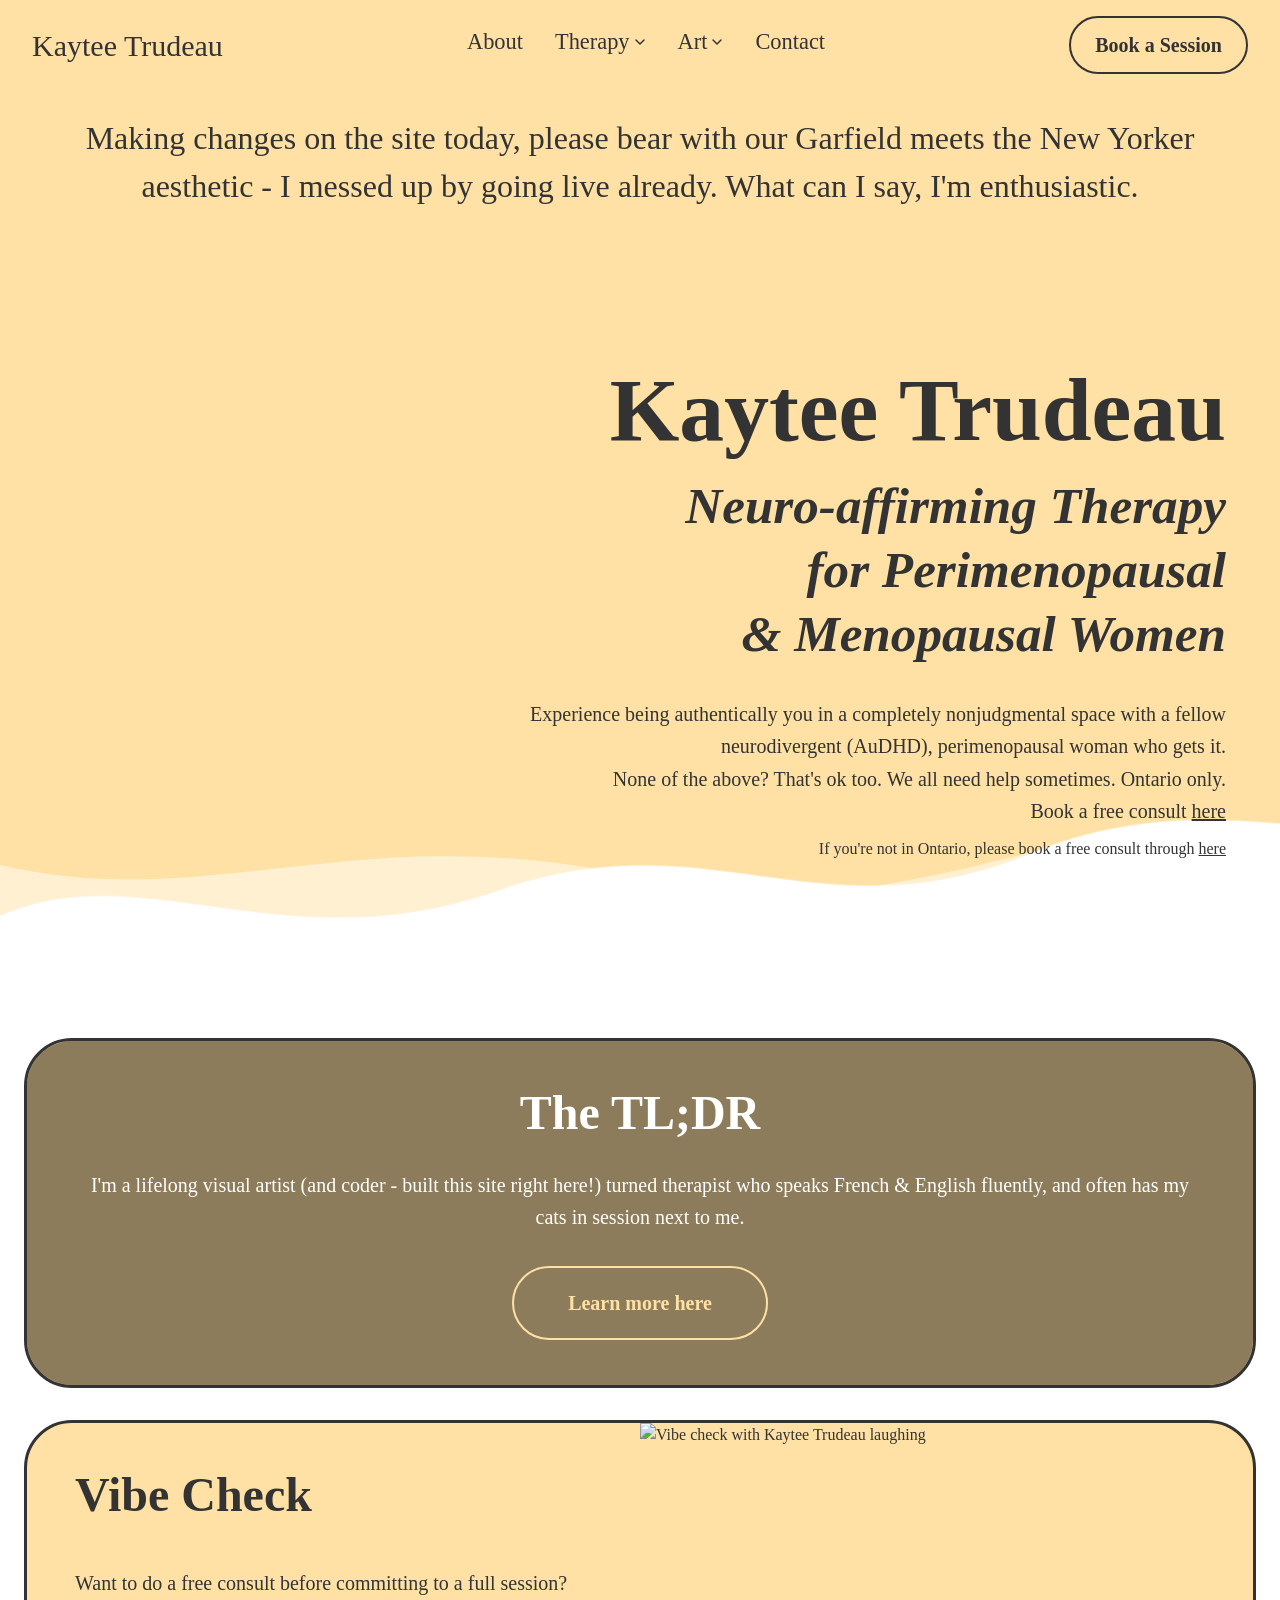
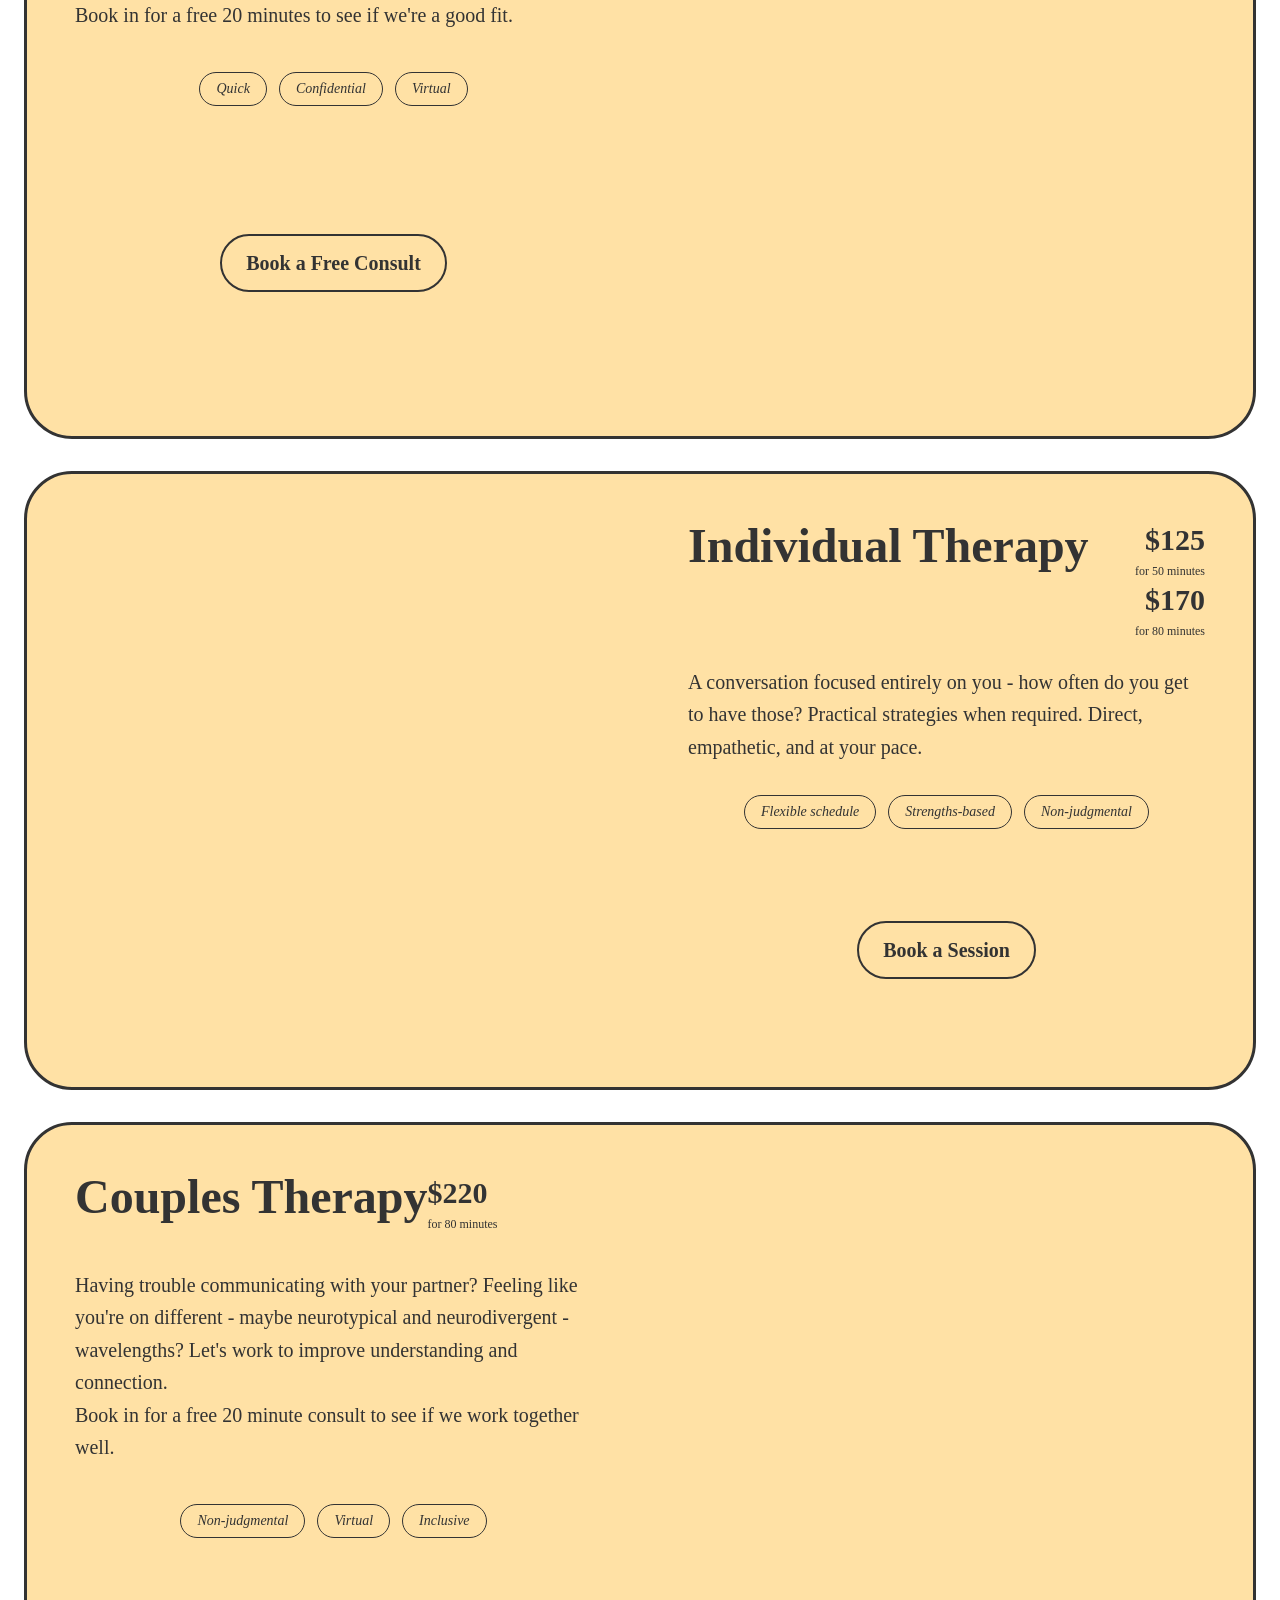
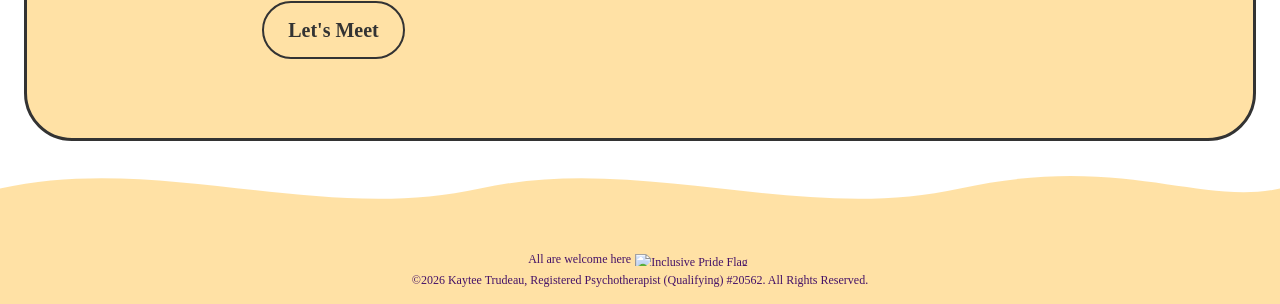
==== commit c554bfea: "Remove text-right class from div element" ====
--- a/index.html
+++ b/index.html
@@ -418,7 +418,7 @@
                 >
                   Couples Therapy
                 </h3>
-                <div class="text-right indie-mobile2">
+                <div class="indie-mobile2">
                   <span
                     class="block text-3xl font-headline font-bold"
                     >$220</span
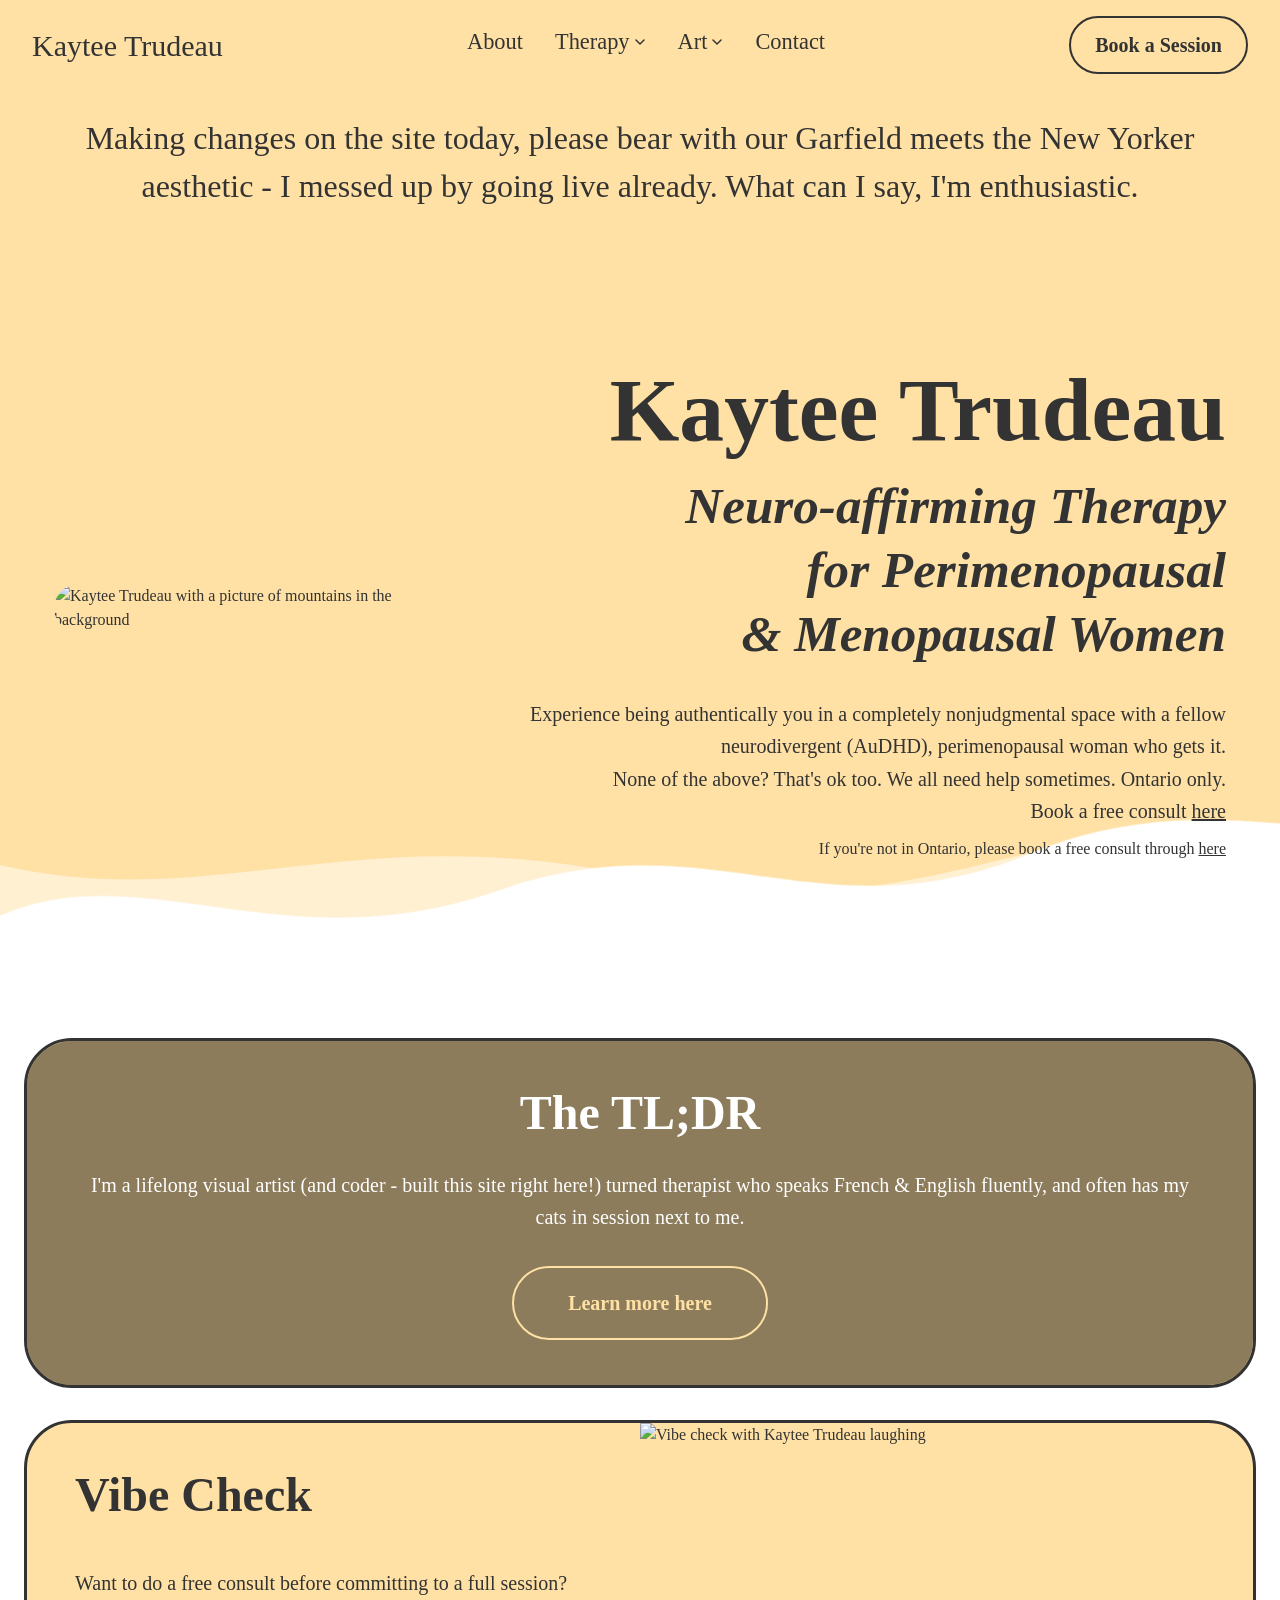
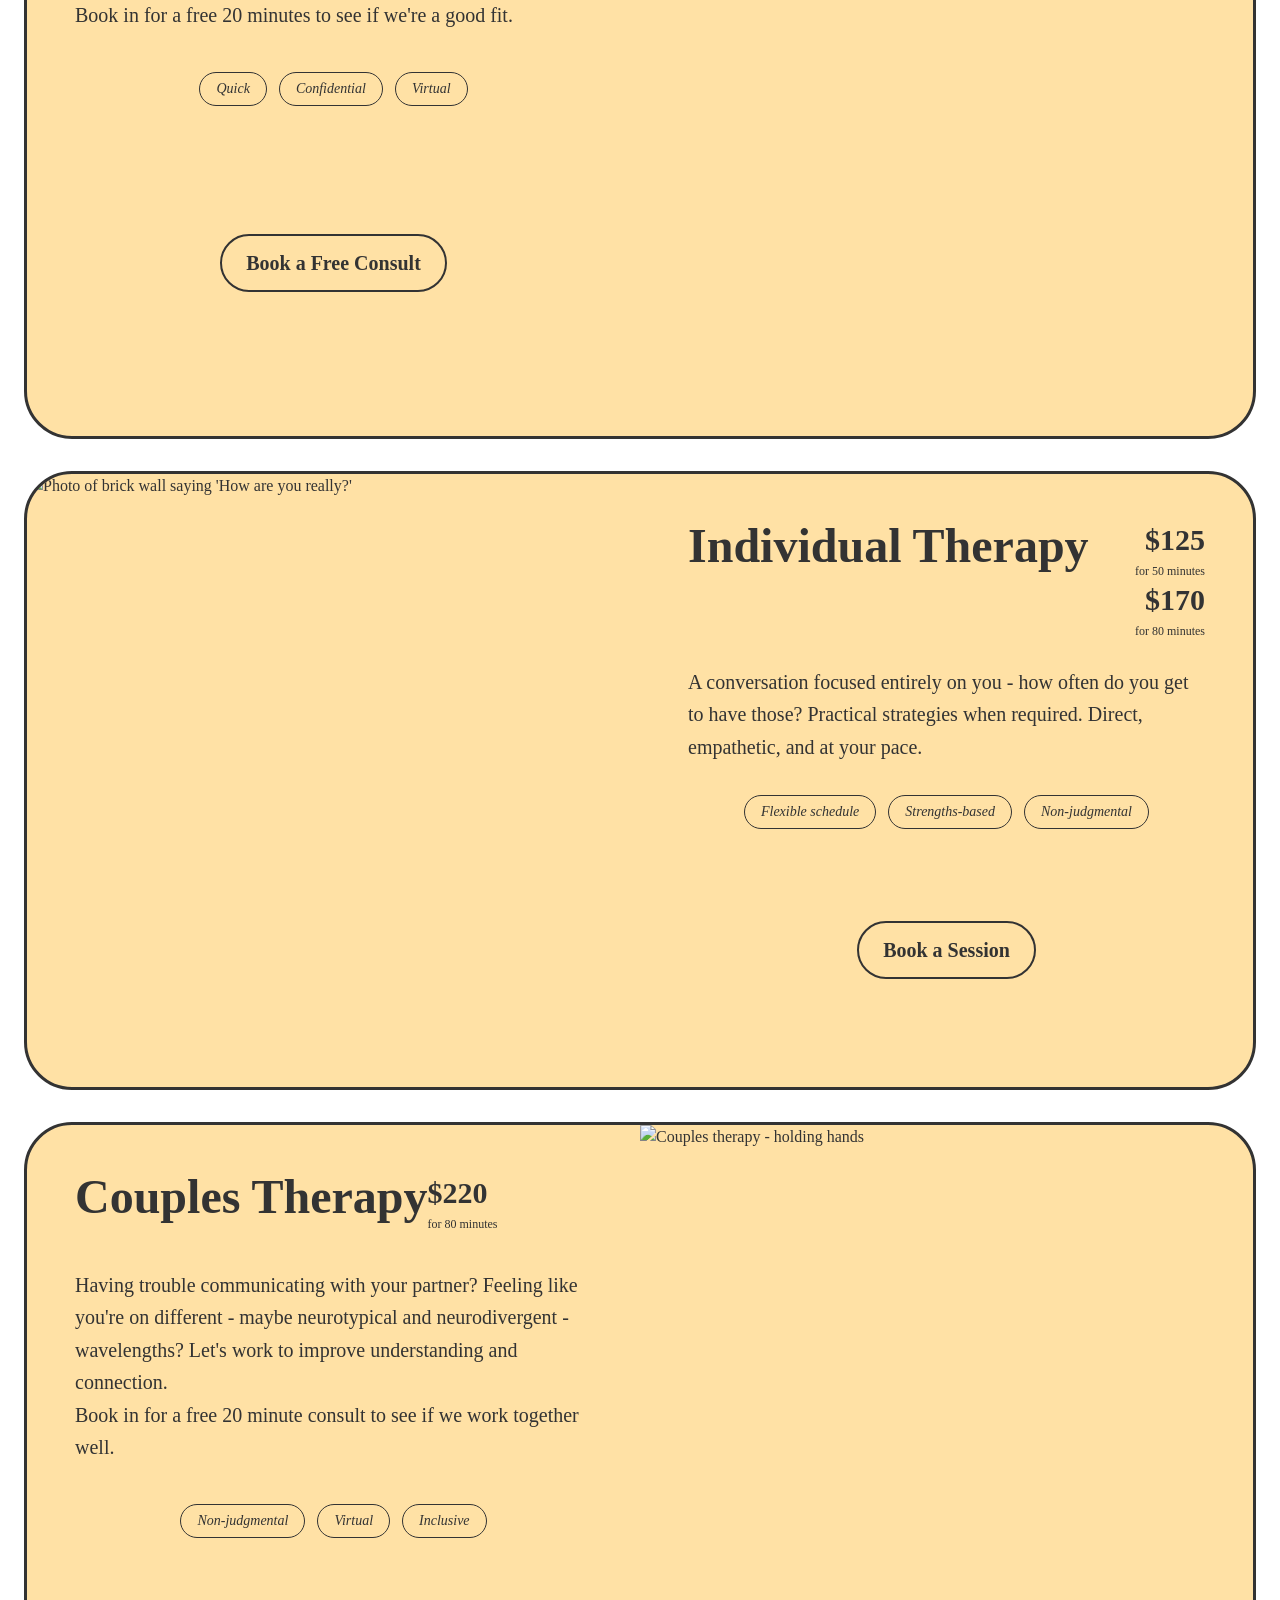
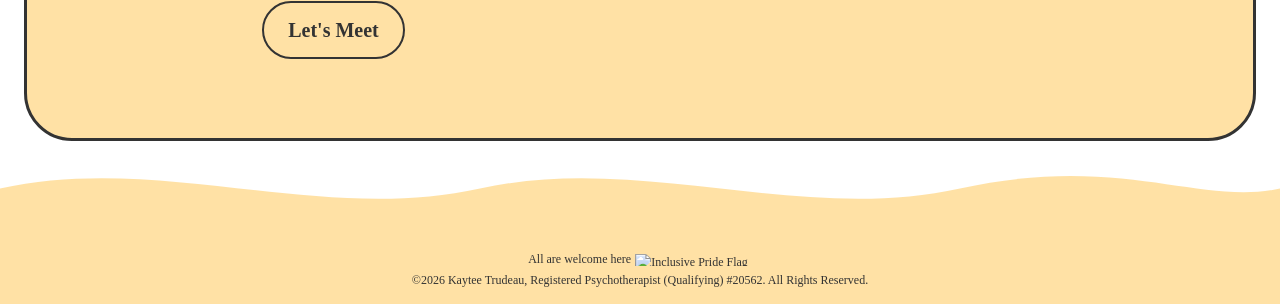
==== commit 151f07ef: "Replace footer with dynamic loading Replaced static footer with dynamic loading from footer.html" ====
--- a/index.html
+++ b/index.html
@@ -469,50 +469,13 @@
         </div>
       </section>
     </main>
-
-   
-     <footer>
-      <div
-        class="footer-wave mt-4 relative pt-20 overflow-hidden"
-      >
-        <div
-          style="
-            position: absolute;
-            top: -2px;
-            left: 0;
-            width: 100%;
-            overflow: hidden;
-            line-height: 0;
-          "
-        >
-          <svg
-            viewBox="0 0 1440 80"
-            preserveAspectRatio="none"
-            xmlns="http://www.w3.org/2000/svg"
-            style="display: block; width: 100%"
-          >
-            <path
-              d="M0,40 C180,0 360,80 540,40 C720,0 900,80 1080,40 C1260,0 1350,60 1440,40 L1440,0 L0,0 Z"
-              fill="#ffffff"
-            />
-          </svg>
-        </div>
-        <div
-          class="font-label text-center text-xs p-4"
-          style="color: rgb(59 7 100 / 0.95)"
-        >
-          <div style="margin-bottom: 5px">
-          <span>All are welcome here</span
-          ><img
-            src="https://cdn.shopify.com/s/files/1/0006/9556/6392/files/Inclusive-Pride-Flag.png?format=100webp"
-            alt="Inclusive Pride Flag"
-            style="display: inline-block; height: 12px; margin: 0 4px"
-          />
-        </div>
-          ©2026 Kaytee Trudeau, Registered Psychotherapist (Qualifying) #20562.
-          All Rights Reserved.
-        </div>
-      </div>
-    </footer>
+ <div id="footer-placeholder"></div>
+<script>
+  fetch('footer.html')
+    .then(response => response.text())
+    .then(data => {
+      document.getElementById('footer-placeholder').innerHTML = data;
+    });
+</script>
   </body>
 </html>
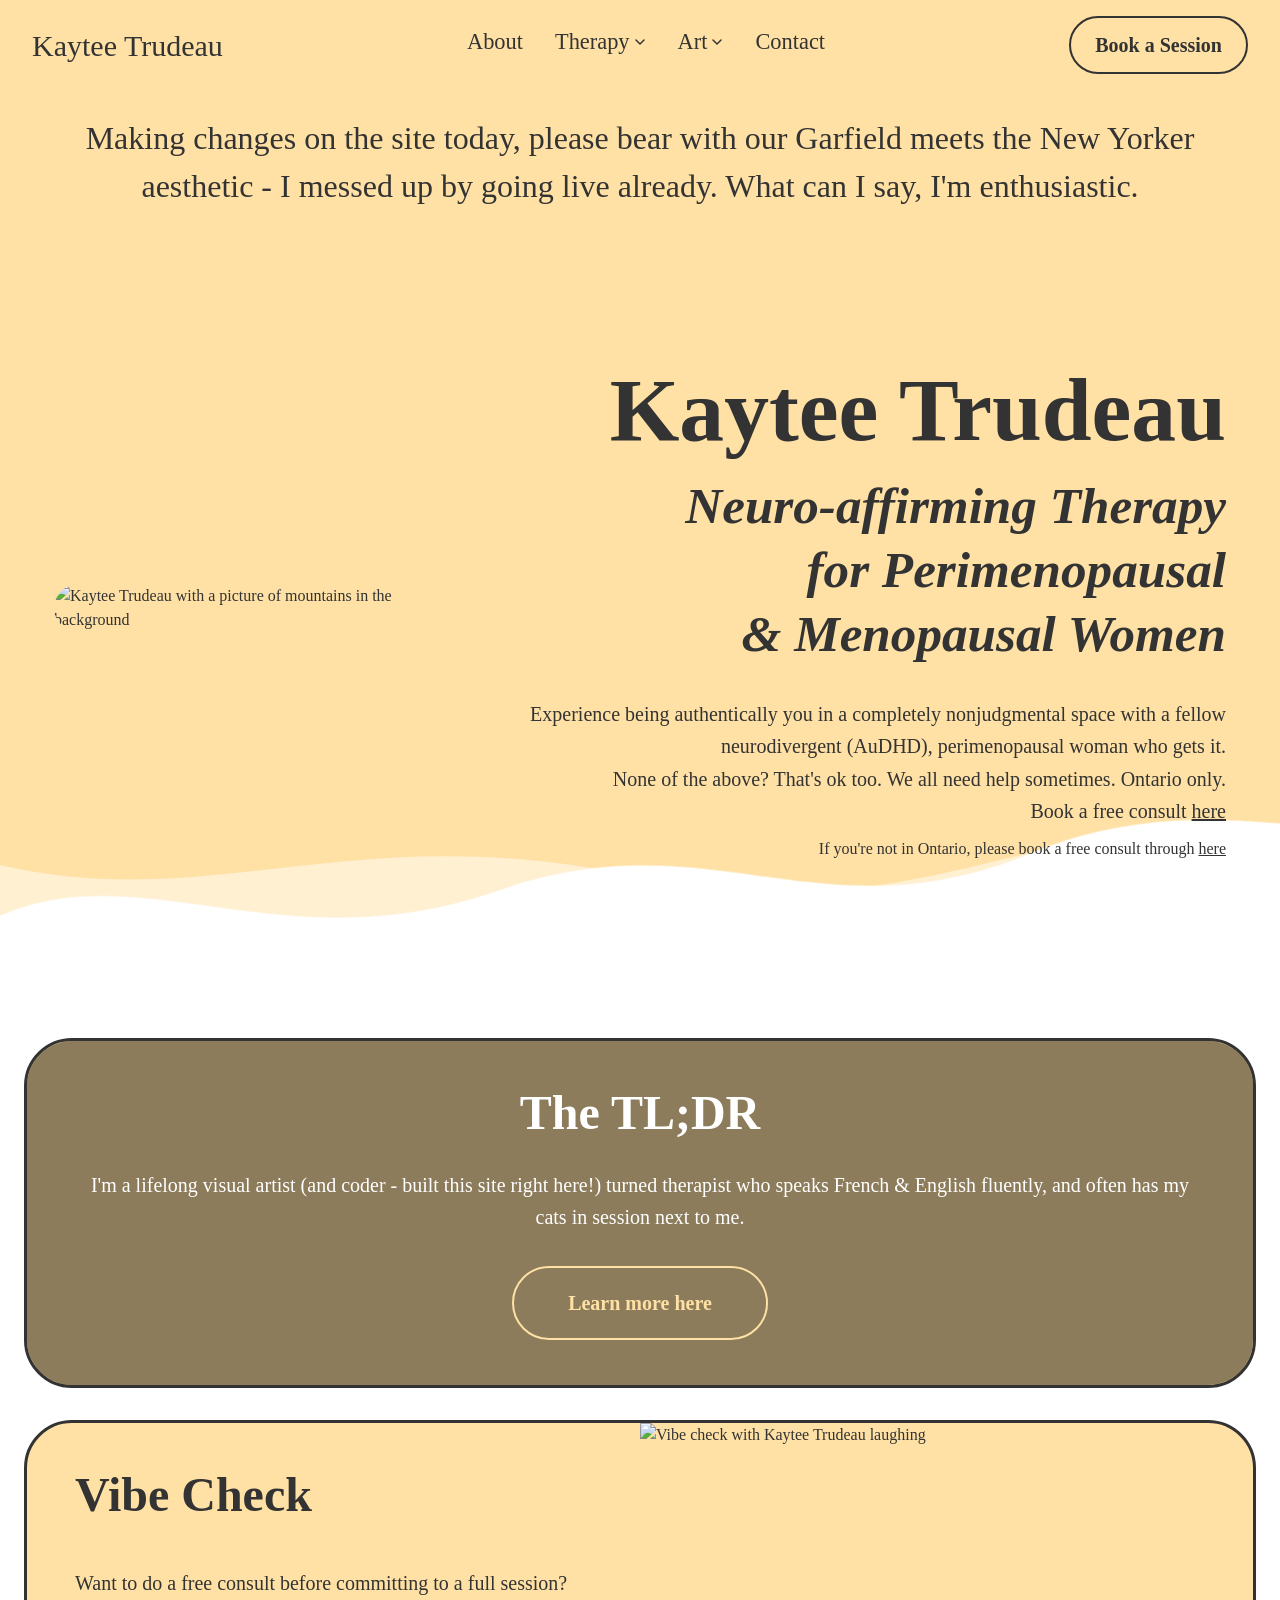
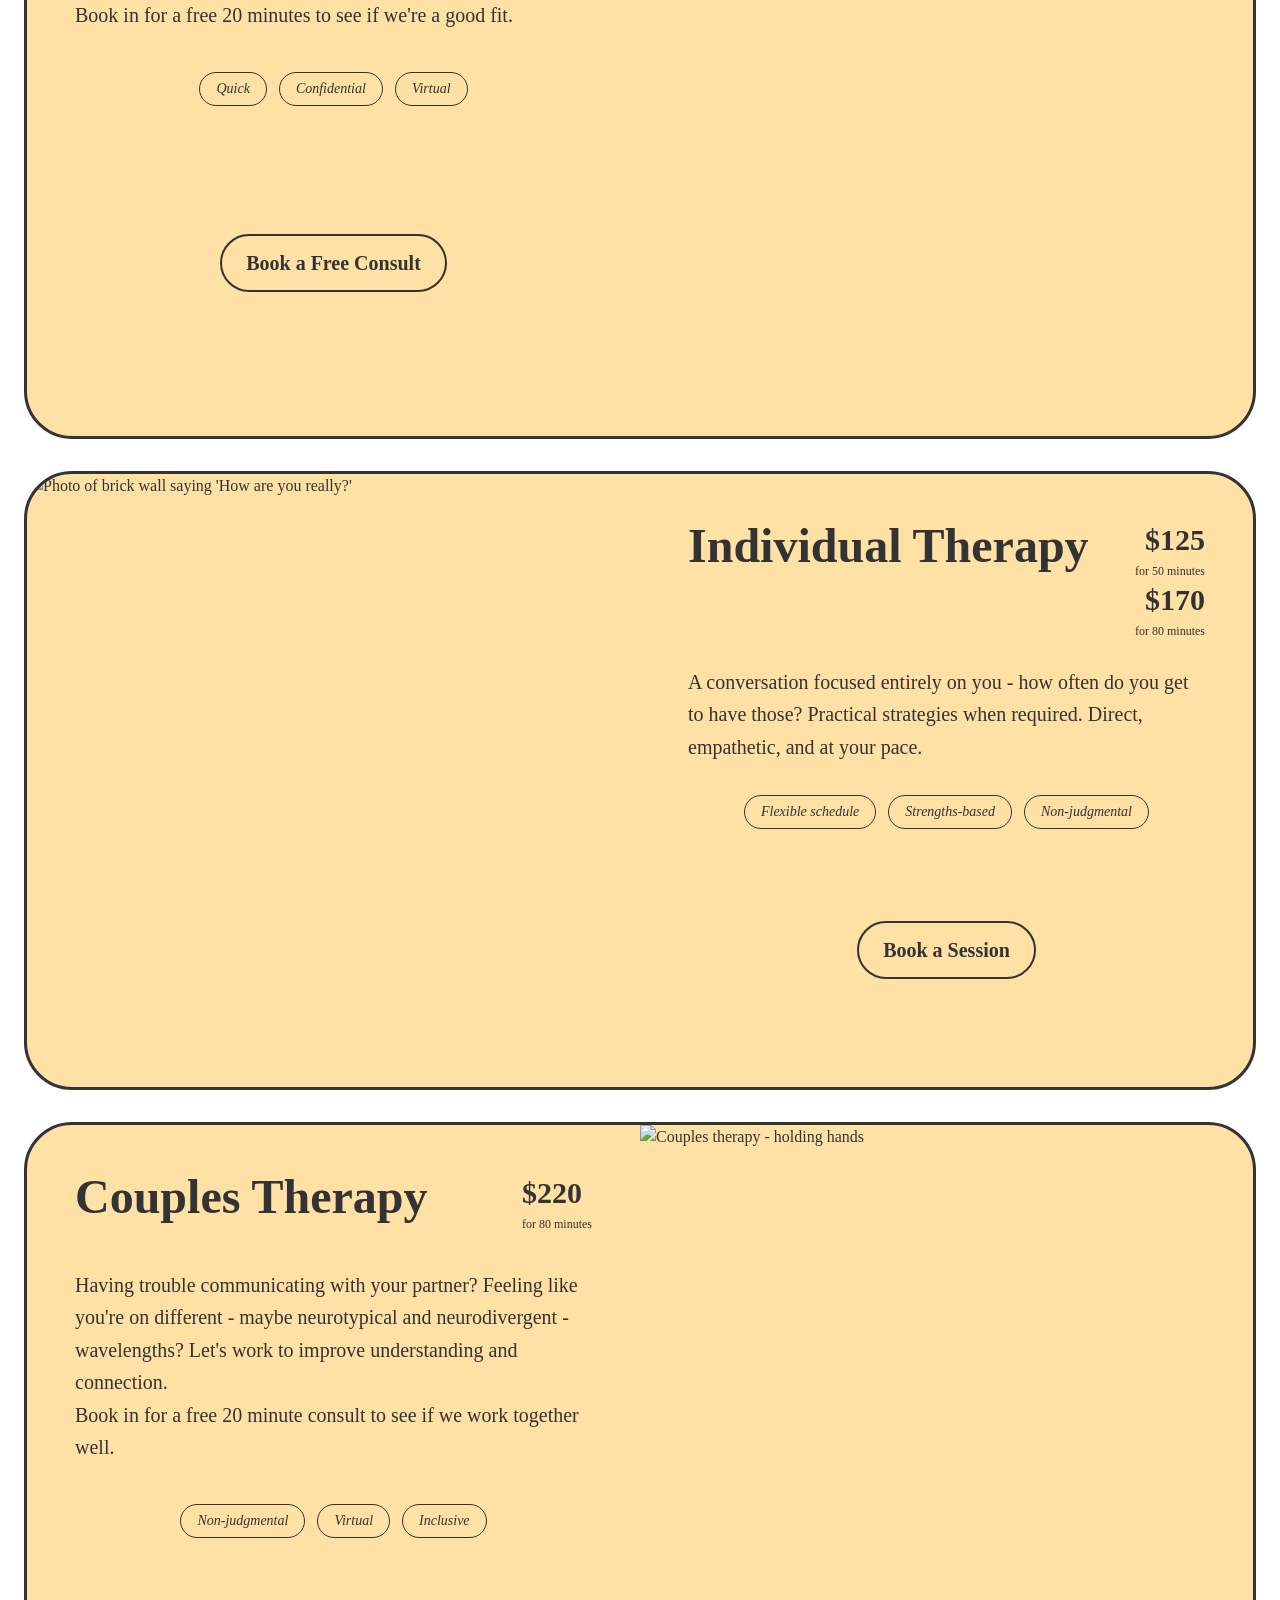
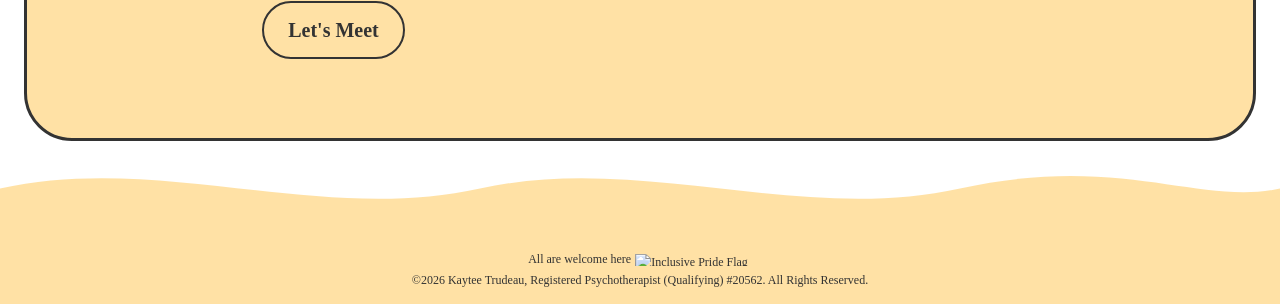
==== commit dff82d54: "Refactor HTML structure for Couples Therapy section" ====
--- a/index.html
+++ b/index.html
@@ -392,15 +392,15 @@
             <picture style="width: 100%; height: 100%; display: block;">
   <!-- Desktop / Tablet Image (601px screens and up) -->
   <source media="(min-width: 601px)" 
-          srcset="https://cdn.shopify.com/s/files/1/0006/9556/6392/files/couples_hands_1000x.jpg?width=400&format=webp 400w,
-                  https://cdn.shopify.com/s/files/1/0006/9556/6392/files/couples_hands_1000x.jpg?width=800&format=webp 800w"
+          srcset="https://cdn.shopify.com/s/files/1/0006/9556/6392/files/coupleshands.png?width=400&format=webp 400w,
+                  https://cdn.shopify.com/s/files/1/0006/9556/6392/files/coupleshands.png?width=800&format=webp 800w"
           sizes="494px">
 
   <!-- Mobile Image (Fallback / Default for under 601px) -->
   <img alt="Couples therapy - holding hands" 
        class="consult-img transition-transform duration-1000" 
-       src="https://cdn.shopify.com/s/files/1/0006/9556/6392/files/couples_hands_small2.jpg?width=400&format=webp" 
-       srcset="https://cdn.shopify.com/s/files/1/0006/9556/6392/files/couples_hands_small2.jpg?width=400&format=webp 400w" 
+       src="https://cdn.shopify.com/s/files/1/0006/9556/6392/files/coupleshands.png?width=400&format=webp" 
+       srcset="https://cdn.shopify.com/s/files/1/0006/9556/6392/files/coupleshands.png?width=400&format=webp 400w" 
        sizes="384px" 
        style="width: 100%; height: 100%; object-fit: cover" 
        loading="lazy" 
@@ -418,7 +418,7 @@
                 >
                   Couples Therapy
                 </h3>
-                <div class="indie-mobile2">
+                <div>
                   <span
                     class="block text-3xl font-headline font-bold"
                     >$220</span
--- a/style.css
+++ b/style.css
@@ -85,18 +85,6 @@
 }
 .btn-gradient:hover {
     transform: scale(1.05);
-}
-.category-pill {
-    display: inline-block;
-    background-color: #3b0764;
-    color: #fff;
-    padding: .75rem 2rem;
-    border-radius: 9999px;
-    font-family: 'Boska Black', serif;
-    font-size: 1.5rem;
-    font-style: italic;
-    margin-bottom: 2rem;
-    box-shadow: 0 10px 15px -3px rgba(0, 0, 0, .1);
 }
 .resource-pill {
     display: flex;
@@ -202,7 +190,6 @@
         display: block !important;
         font-family: 'Boska Black', cursive !important;
         font-size: 2rem;
-        font-style: italic;
         color: #333333 !important;
         text-decoration: none;
     }
@@ -379,7 +366,6 @@
     display: block!important;
     font-family: 'Boska Black', serif!important;
     font-size: 2rem;
-    font-style: italic;
     color: #333333!important;
     text-decoration: none;
 }
@@ -480,18 +466,6 @@
     color: #3b0764;
     border: 1px solid rgba(243, 166, 153, .2);
     background-color: rgb(243 231 253 / .3);
-}
-.category-pill {
-    display: inline-block;
-    background-color: #3b0764;
-    color: #fff;
-    padding: .75rem 2rem;
-    border-radius: 9999px;
-    font-family: 'Boska Black', serif;
-    font-size: 1.5rem;
-    font-style: italic;
-    margin-bottom: 2rem;
-    box-shadow: 0 10px 15px -3px rgba(0, 0, 0, .1);
 }
 .resource-pill {
     display: flex;
@@ -539,7 +513,6 @@
     border-radius: 9999px;
     font-family: 'Boska Black', serif;
     font-size: 1.5rem;
-    font-style: italic;
     margin-bottom: 2rem;
     box-shadow: 0 10px 15px -3px rgba(0, 0, 0, .1);
 }
@@ -1799,4 +1772,7 @@
     width: 65%;
     text-align: right;
   }
-}
+  .indie-mobile2 {
+    justify-content: space-between;
+    }
+}
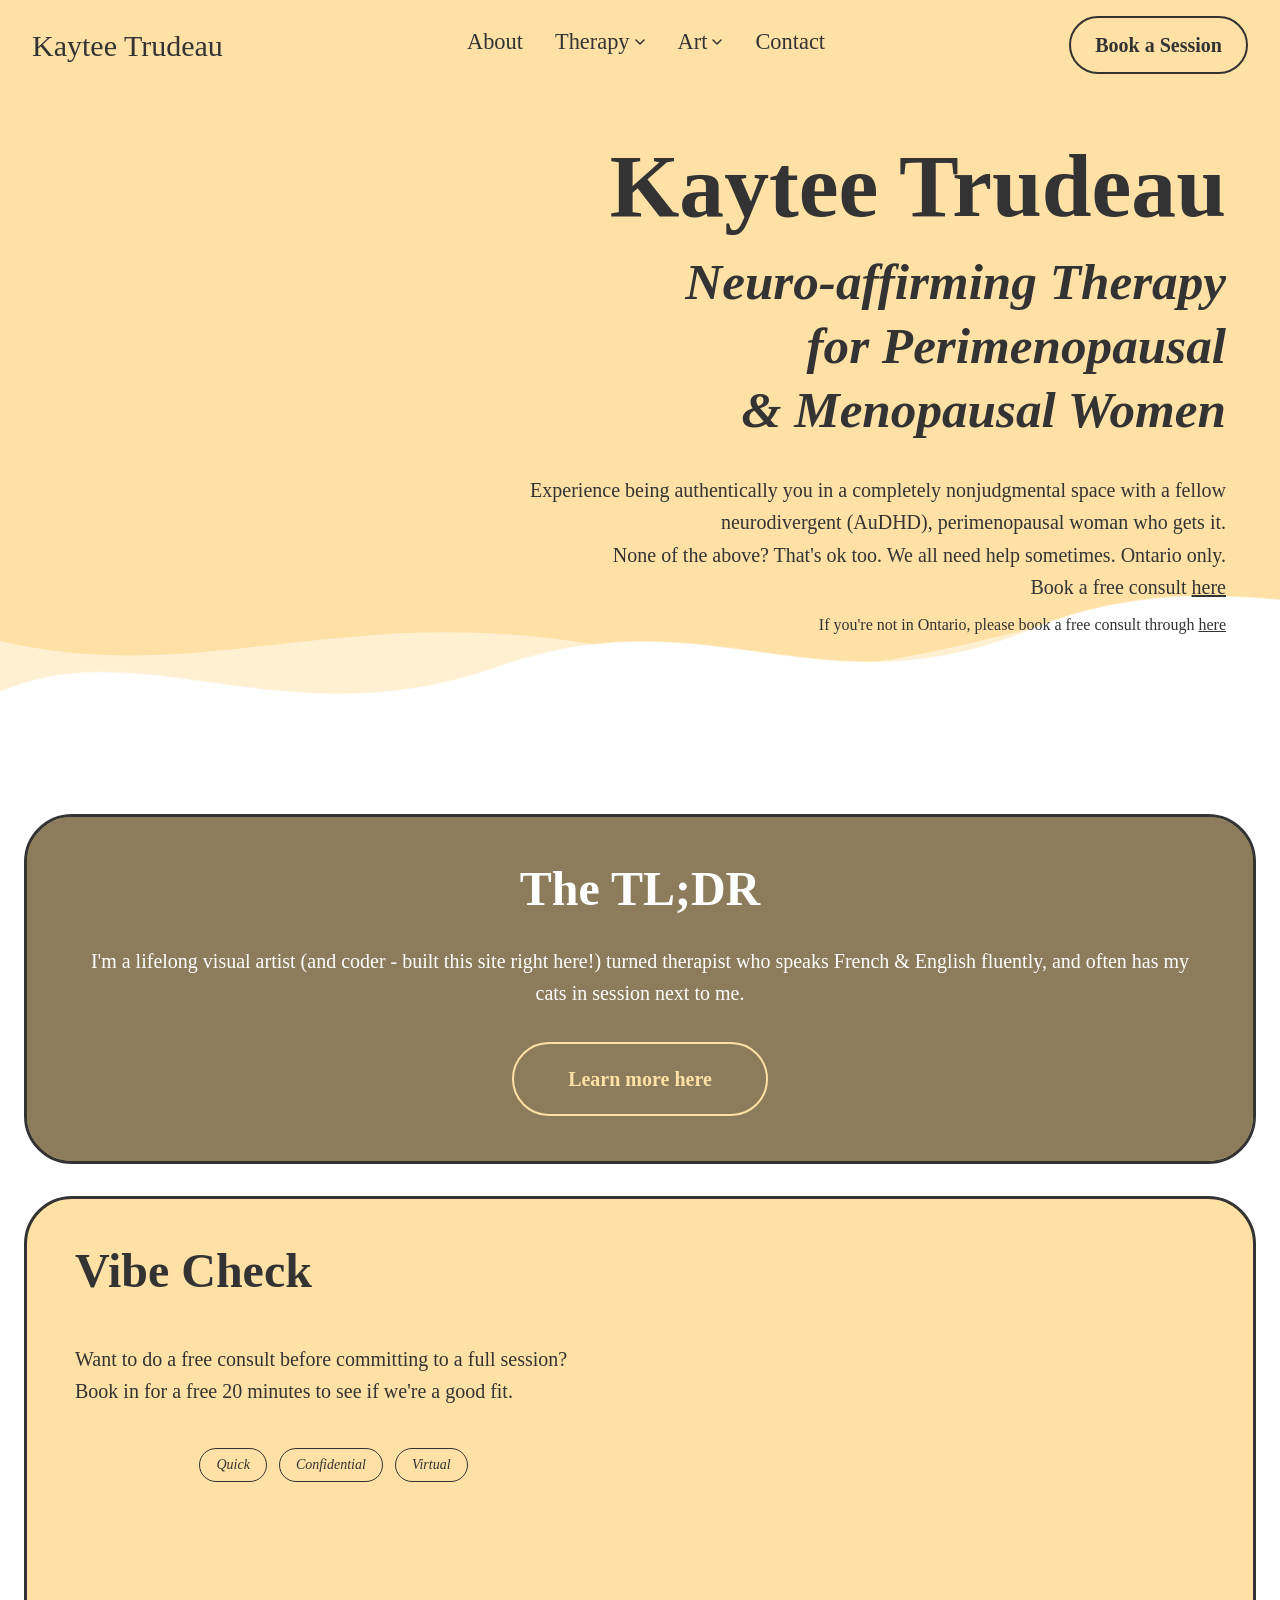
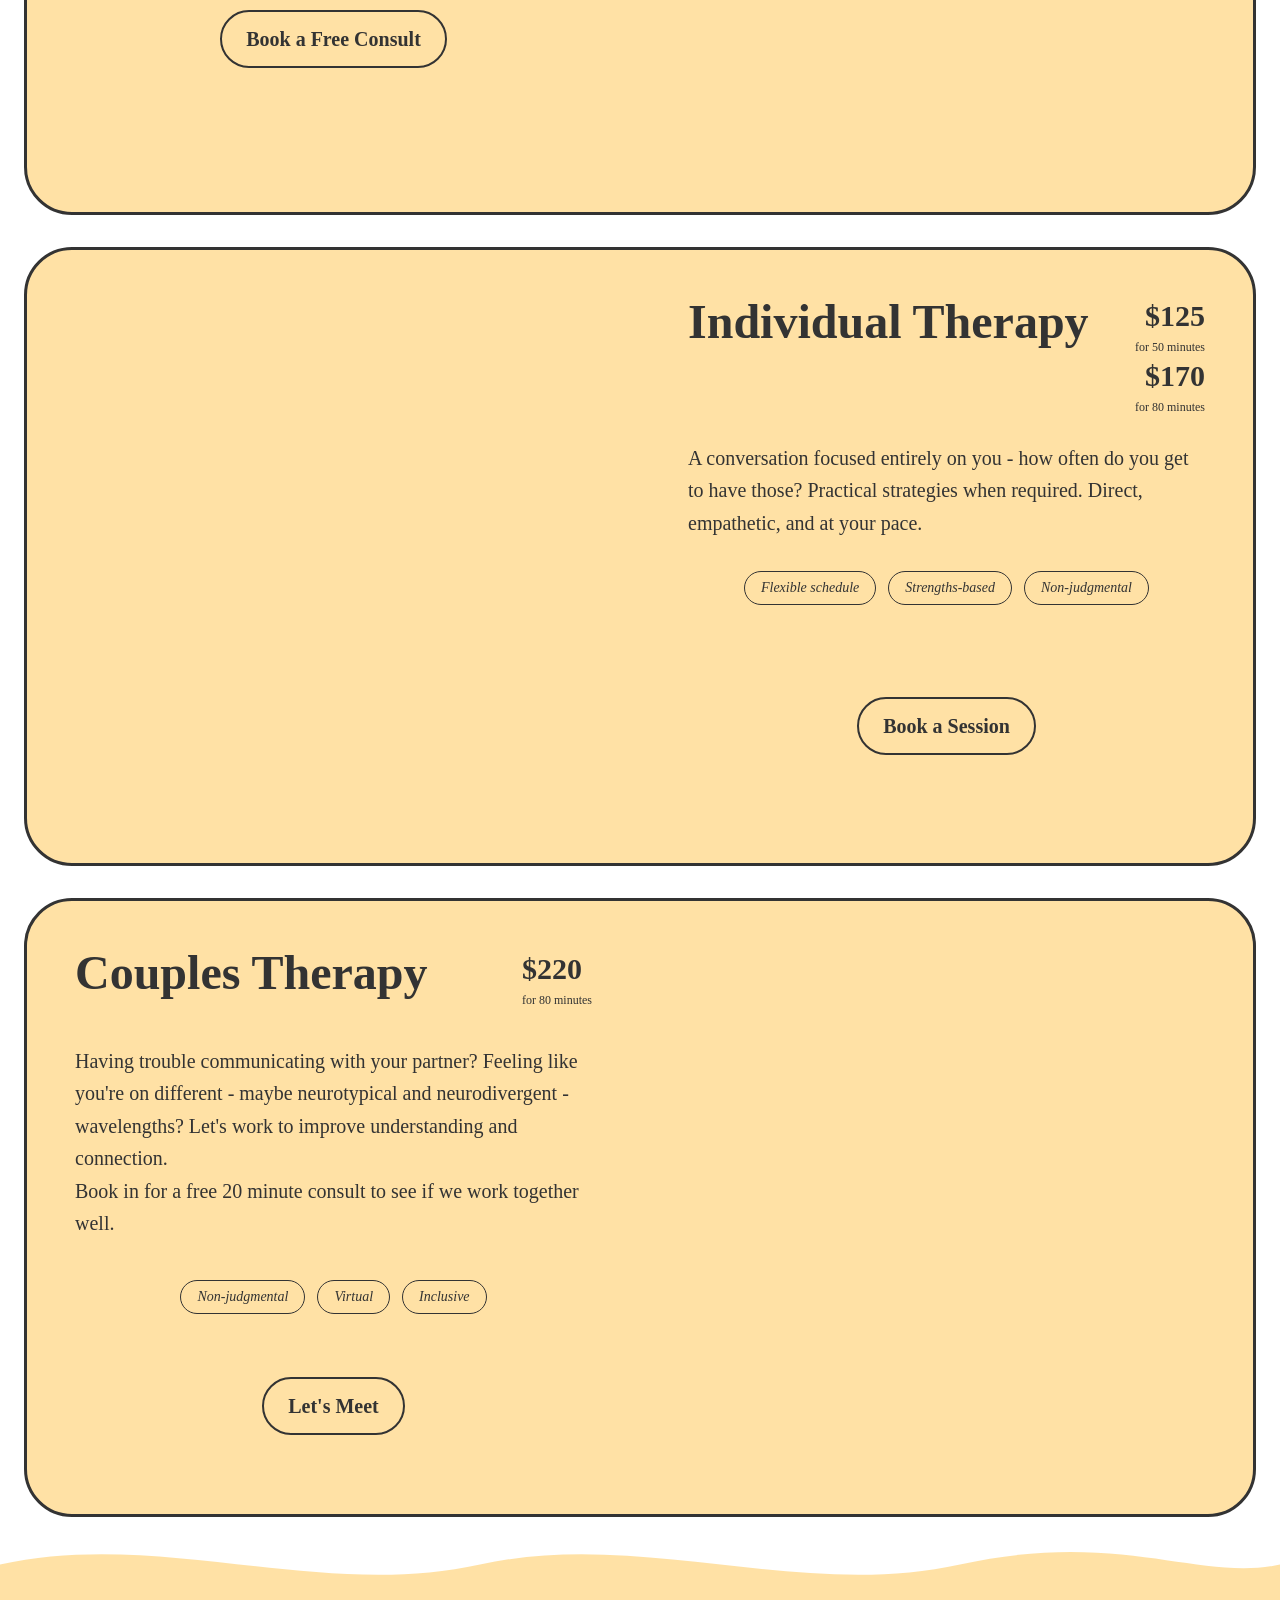
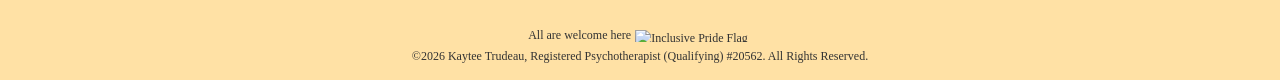
==== commit bcf883e3: "Remove temporary site message from index.html Removed a temporary message from the main section." ====
--- a/index.html
+++ b/index.html
@@ -77,11 +77,6 @@
       class="index-main relative overflow-hidden"
       style="background-color: #ffffff; top: 50px"
     >
-          <h3 style="font-size: 2rem; text-align: center;
-    padding: 64px 40px;
-    background-color: var(--color-yellow);">Making changes on the site today, please bear with our Garfield meets the New Yorker aesthetic - I messed up by going live already. What can I say, I'm enthusiastic. </h3>
-
-      <!-- Hero Section with wavy bottom -->
 <section
   class="hero-section relative overflow-hidden"
   style="background-color: #ffe1a5; min-height: auto;"
--- a/style.css
+++ b/style.css
@@ -125,8 +125,11 @@
     transition: background .15s;
     padding: .75rem 1rem;
 }
+.dropdown-item {
+  transition: font-weight 0.2s ease;
+}
 .dropdown-item:hover {
-    background-color: var(--color-yellow) !important;
+  font-weight: bold;
 }
 .about-grid-container {
     display: grid;
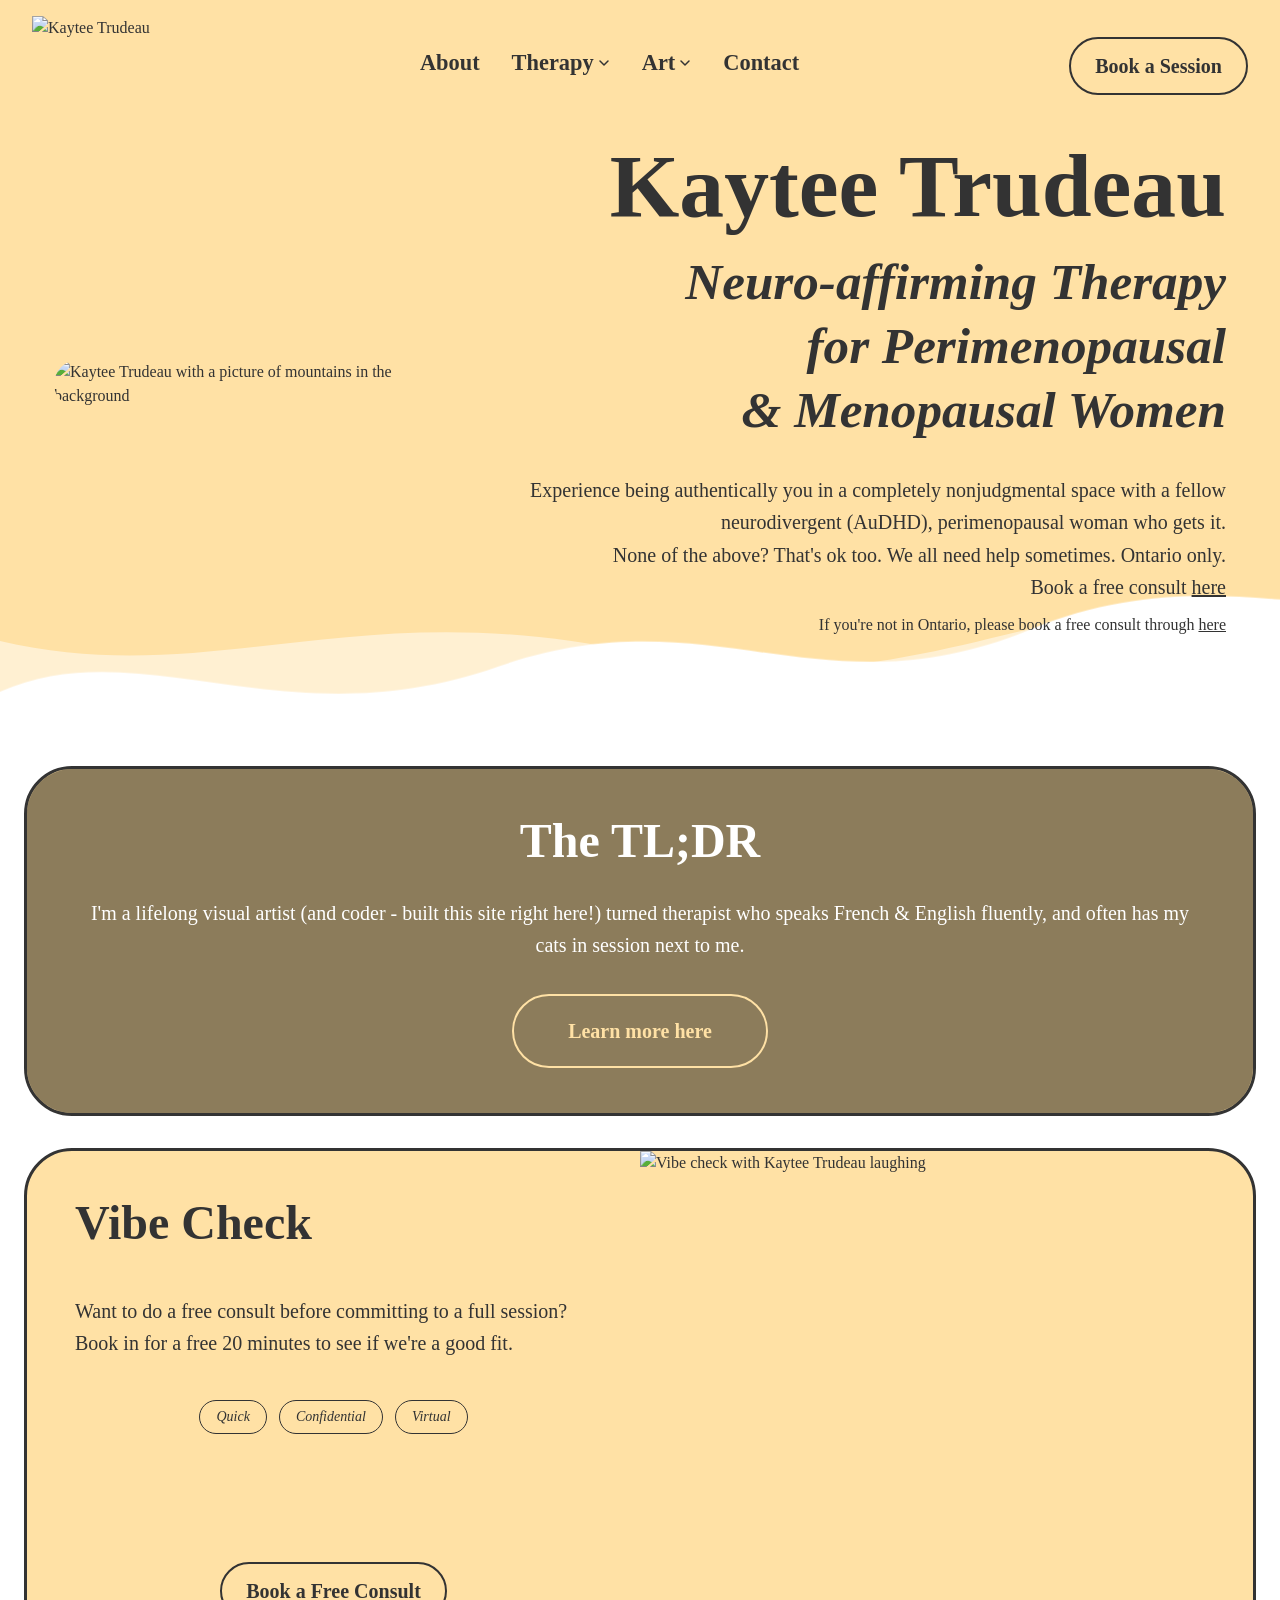
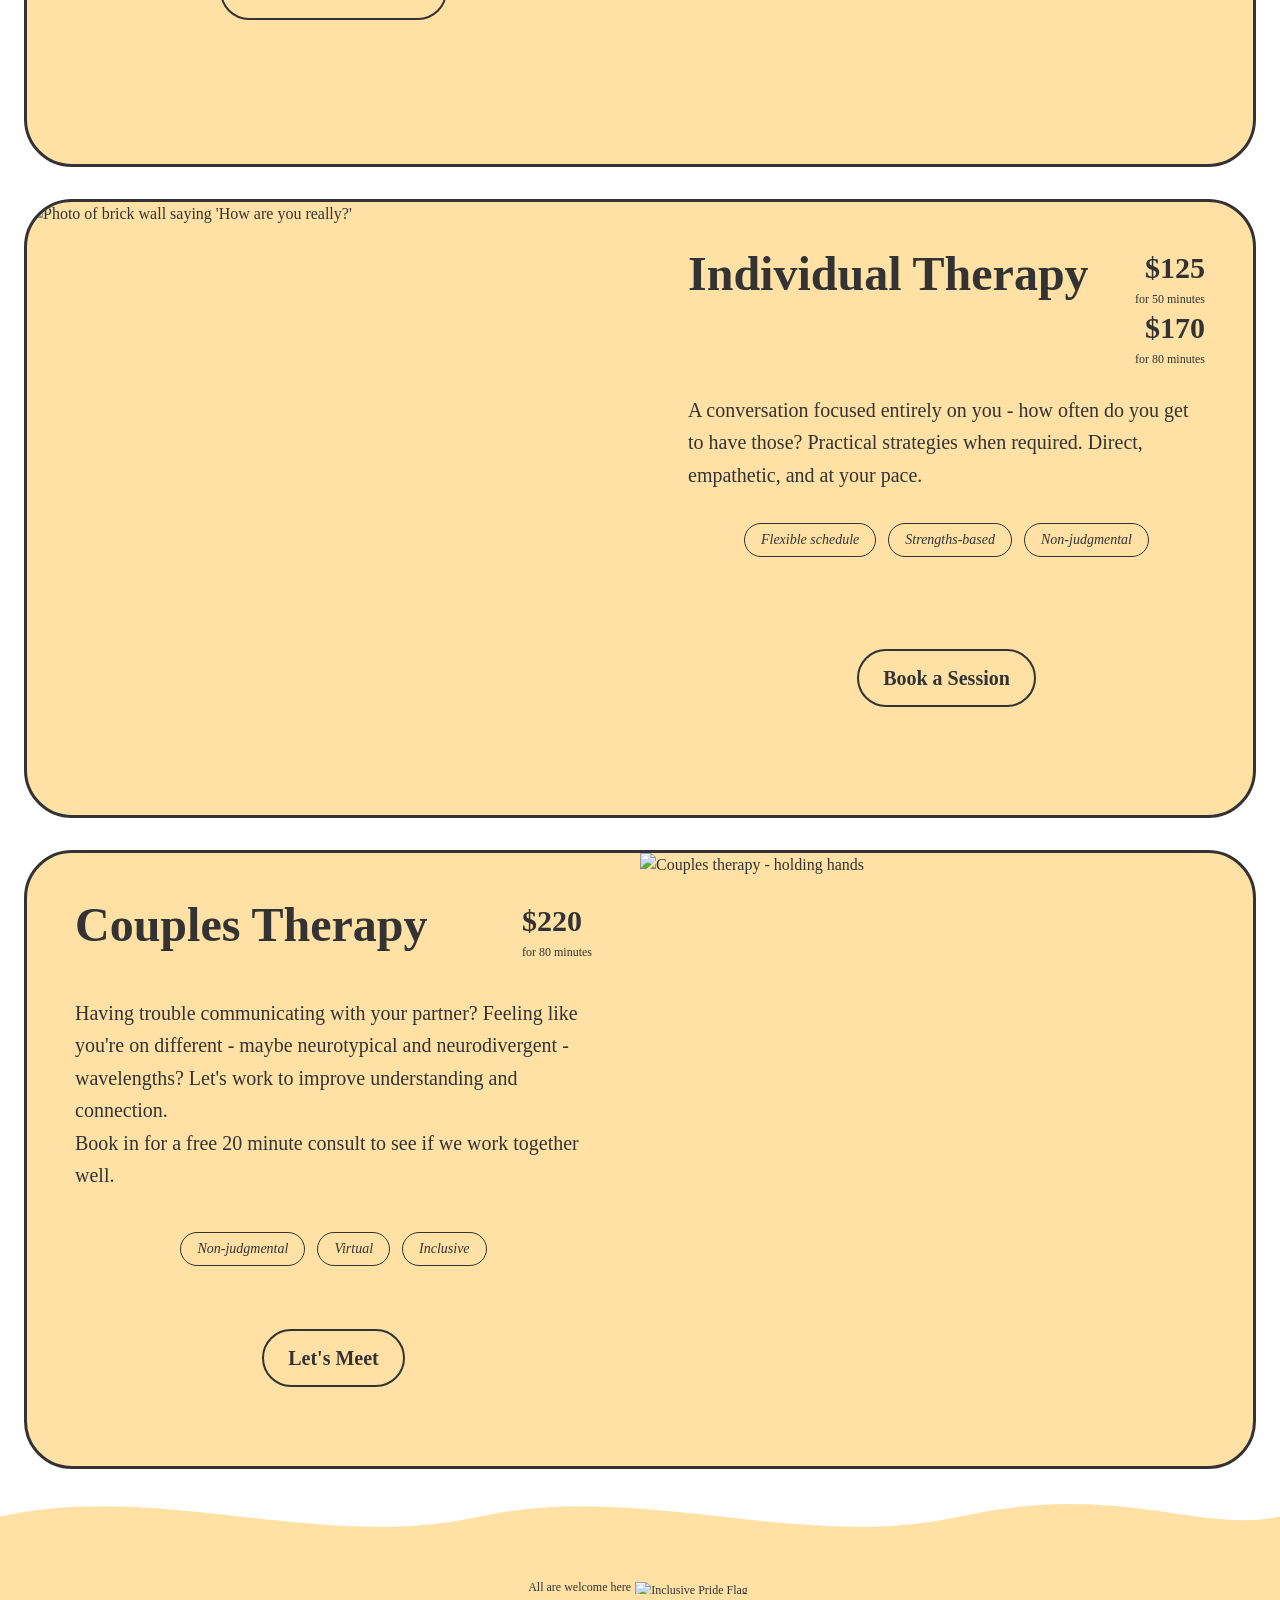
==== commit f7fa962b: "Comment out couples section in index.html Comment out section for future experience." ====
--- a/index.html
+++ b/index.html
@@ -378,6 +378,7 @@
         </div>
 
         <!-- Card 4 wrapper -->
+        <!-- comment out til more experience -->
         <div class="purple-cards md:col-span-12 transition-all duration-500">
           <div class="bento-container relative flex flex-col md:flex-row-reverse bg-surface-container-high rounded-[3rem] overflow-hidden" 
      style="border: 3px solid #333333;">
@@ -462,6 +463,7 @@
             </div>
           </div>
         </div>
+            <!-- endcomment -->
       </section>
     </main>
  <div id="footer-placeholder"></div>
--- a/style.css
+++ b/style.css
@@ -144,7 +144,7 @@
     vertical-align: middle;
     max-width: 100%;
 }
-.font-headline, .logo-text, .mobile-menu-top-link, .nav-link {
+.font-headline {
     font-family: 'Boska Black', serif !important;
 }
 .sparkle {
@@ -153,12 +153,12 @@
 @media (min-width: 769px) {
     .desktop-hide { display: none; }
 main {
-  padding-top: 8rem;
+  padding-top: 9rem;
 }
 .index-main {
   padding-top: 0;
 }
-.mobile-p {
+.mobile-p, .mobile-p-flex {
   display: none;
 }
 }
@@ -169,7 +169,10 @@
     .mobile-hide { display: none; }
     .bento-container { max-height: auto !important; }
     .indie { align-items: flex-start; flex-direction: column; align-items: center; }
-  
+  .logo {
+    height: 60px; 
+}
+    .hero-section{padding-top: 5.5rem;}
     .mobile-title-nd { 
         display: block !important; 
         text-align: center !important; 
@@ -183,19 +186,9 @@
     .mobile-p-flex { display: flex; justify-content: center; }
     .hero-section { margin-bottom: 0 !important; }
     .indie-mobile { display: flex; margin-top: 15px; justify-content: center; text-align: center;}
-    .text-xs { padding-left: 10px; margin-right: 8px; }
+    .text-xs {margin-right: 8px; }
     .purple-cards { text-align: center; }
     .button-mob { padding: 20px; }
-    a.button-mob { width: max-content; margin: auto; }
-    .about-p { width: 25rem; }
-    
-    .mobile-menu-top-link {
-        display: block !important;
-        font-family: 'Boska Black', cursive !important;
-        font-size: 2rem;
-        color: #333333 !important;
-        text-decoration: none;
-    }
     .about-grid-container {
         grid-template-columns: 1fr;
     }
@@ -212,11 +205,12 @@
 }
 .nav-link {
     color: var(--color-black);
-    font-weight: 500;
+    font-weight: 700;
     border-bottom: 2px solid transparent;
     padding-bottom: 4px;
      font-size: 1.4rem;
     transition: .2s;
+    font-family: 'Fraunces', serif;
 }
 .nav-link:hover {
     color: #eb4677;
@@ -250,7 +244,6 @@
     align-items: center;
     padding-top: 8rem;
     justify-content: flex-start;
-    gap: 2rem;
 }
 .mobile-menu.open {
     display: flex;
@@ -346,9 +339,7 @@
 body>main>section.max-w-7xl.mx-auto.px-6.grid.grid-cols-1.md\:grid-cols-12.gap-8.items-stretch.pb-12>div:nth-child(2)>div>div.md\:w-1\/2.p-12.flex.flex-col.justify-center>div.indie.flex.justify-between.mb-6>div.text-right.indie-mobile>span:nth-child(2), body>main>section.max-w-7xl.mx-auto.px-6.grid.grid-cols-1.md\:grid-cols-12.gap-8.items-stretch.pb-12>div:nth-child(2)>div>div.md\:w-1\/2.p-12.flex.flex-col.justify-center>div.indie.flex.justify-between.mb-6>div.text-right.indie-mobile>span:nth-child(3) {
     margin-right: 5px;
 }
-.purple-cards {
-    text-align: center;
-}
+
 .about-p {
     width: 20rem;
 }
@@ -362,12 +353,10 @@
     margin-right: 0!important;
     padding-left: 0!important;
 }
-.button-mob {
-    padding: 20px;
-}
 .mobile-menu-top-link {
     display: block!important;
-    font-family: 'Boska Black', serif!important;
+    font-family: 'Fraunces', serif;
+    font-weight: 700;
     font-size: 2rem;
     color: #333333!important;
     text-decoration: none;
@@ -510,14 +499,14 @@
 }
 .category-pill {
     display: inline-block;
-    background-color: #3b0764;
+    background-color: var(--color-pink);
     color: #fff;
     padding: .75rem 2rem;
     border-radius: 9999px;
-    font-family: 'Boska Black', serif;
+    font-family: 'Farunces', serif;
+    font-weight: 700;
     font-size: 1.5rem;
     margin-bottom: 2rem;
-    box-shadow: 0 10px 15px -3px rgba(0, 0, 0, .1);
 }
 .resource-pill {
     display: flex;
@@ -539,12 +528,12 @@
     font-weight: 800;
     text-transform: uppercase;
     letter-spacing: .1em;
-    color: #eb4677;
+    color: var(--color-black);
     margin-bottom: .25rem;
 }
 .pill-title {
     font-weight: 700;
-    color: #3b0764;
+    color: var(--color-black);
     font-size: 1rem;
     line-height: 1.4;
 }
@@ -553,7 +542,7 @@
     font-weight: 700;
     text-transform: uppercase;
     letter-spacing: .05em;
-    color: #eb4677;
+    color: var(--color-pink);
     margin-bottom: .75rem;
     margin-left: 1rem;
 }
@@ -1778,4 +1767,10 @@
   .indie-mobile2 {
     justify-content: space-between;
     }
-}
+.logo {
+    height: 100px; 
+}
+}
+.why-so-hard p a {
+    color: var(--color-pink) !important;
+}
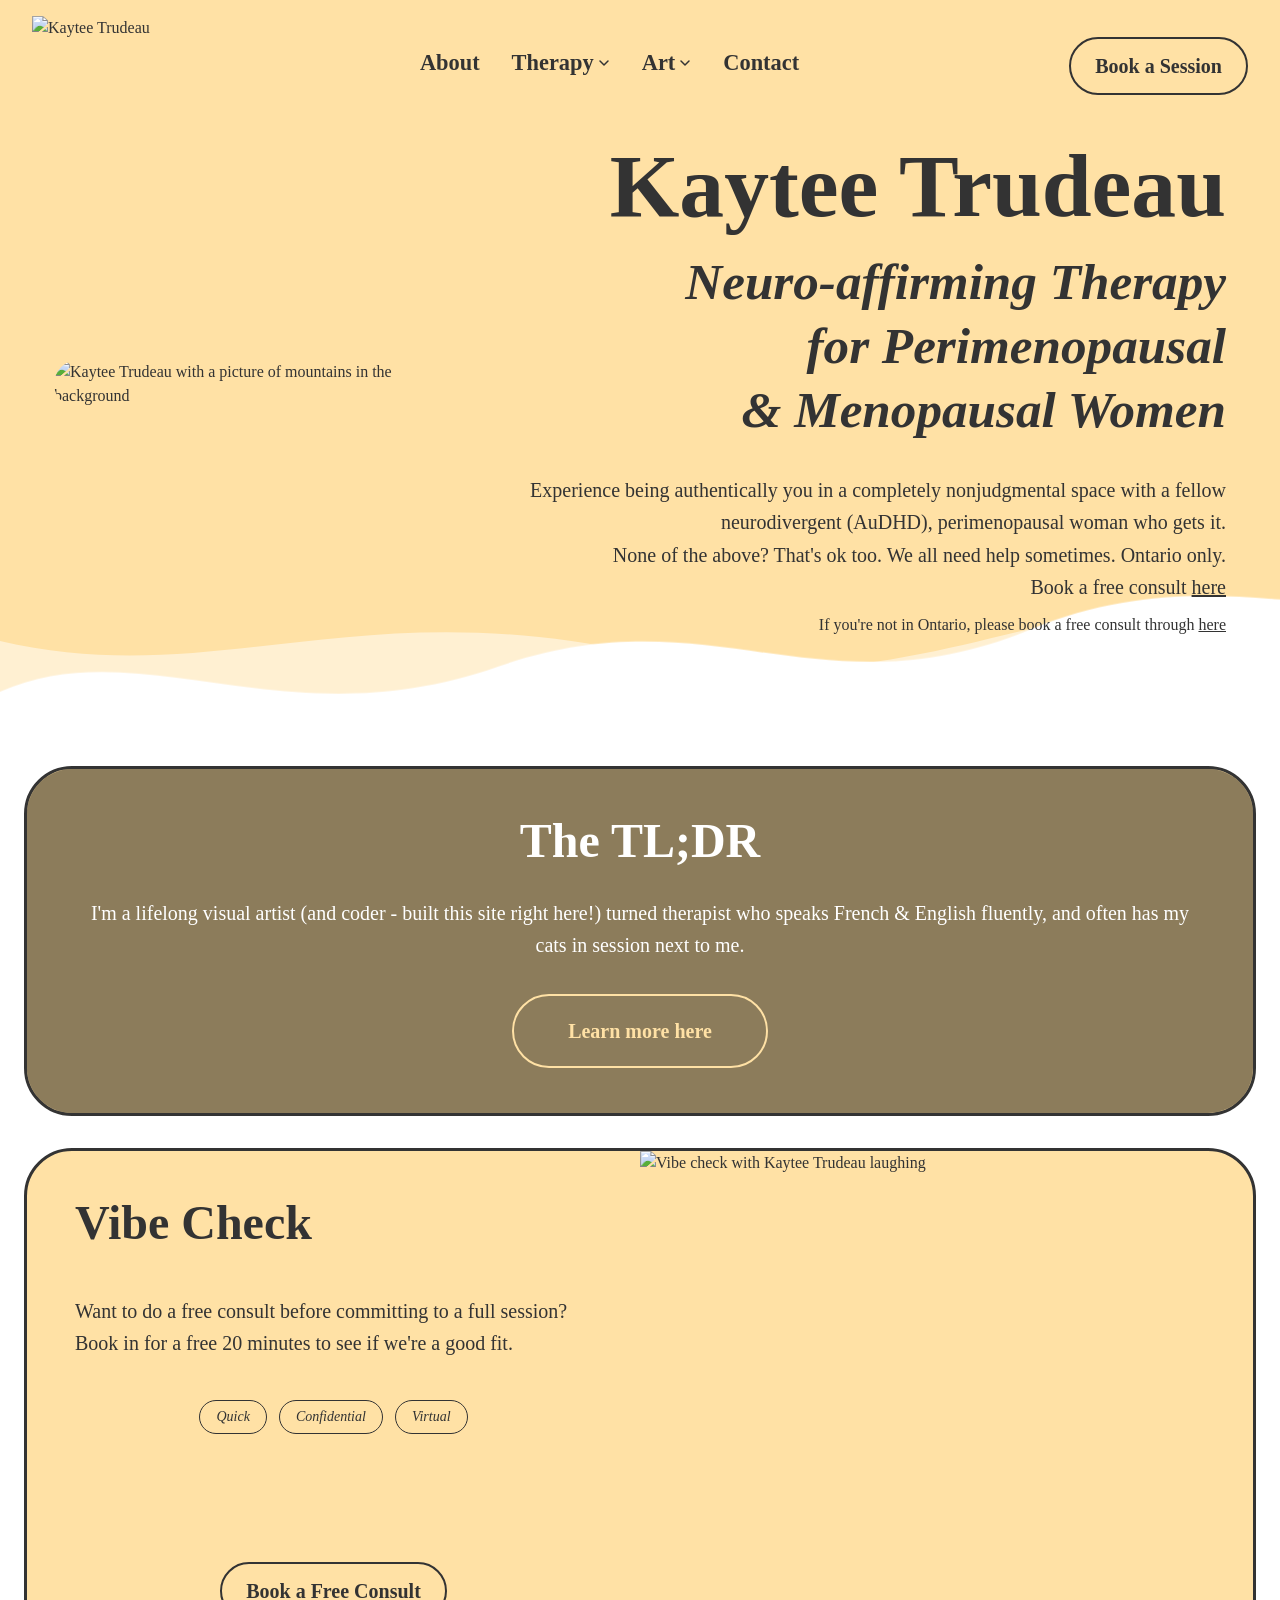
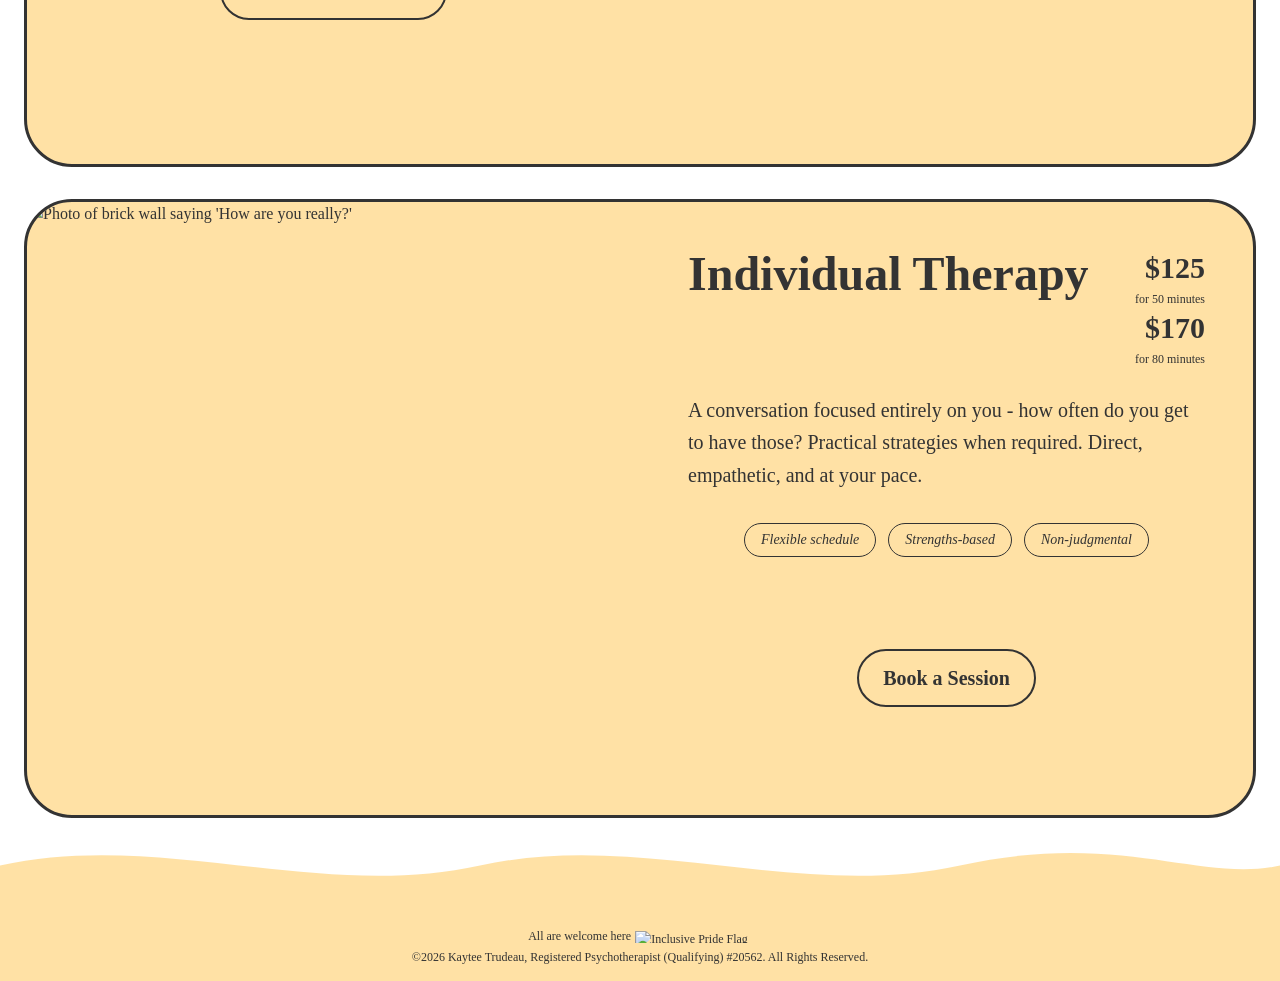
==== commit 518c8d56: "Comment out section for future experience" ====
--- a/index.html
+++ b/index.html
@@ -378,7 +378,8 @@
         </div>
 
         <!-- Card 4 wrapper -->
-        <!-- comment out til more experience -->
+        <!-- comment out til more experience 
+        
         <div class="purple-cards md:col-span-12 transition-all duration-500">
           <div class="bento-container relative flex flex-col md:flex-row-reverse bg-surface-container-high rounded-[3rem] overflow-hidden" 
      style="border: 3px solid #333333;">
@@ -386,13 +387,11 @@
               class="w-full md:w-1/2 relative h-64 bento md:h-auto overflow-hidden flex items-center justify-center md:justify-end"
             >
             <picture style="width: 100%; height: 100%; display: block;">
-  <!-- Desktop / Tablet Image (601px screens and up) -->
   <source media="(min-width: 601px)" 
           srcset="https://cdn.shopify.com/s/files/1/0006/9556/6392/files/coupleshands.png?width=400&format=webp 400w,
                   https://cdn.shopify.com/s/files/1/0006/9556/6392/files/coupleshands.png?width=800&format=webp 800w"
           sizes="494px">
 
-  <!-- Mobile Image (Fallback / Default for under 601px) -->
   <img alt="Couples therapy - holding hands" 
        class="consult-img transition-transform duration-1000" 
        src="https://cdn.shopify.com/s/files/1/0006/9556/6392/files/coupleshands.png?width=400&format=webp" 
@@ -463,7 +462,7 @@
             </div>
           </div>
         </div>
-            <!-- endcomment -->
+          endcomment -->
       </section>
     </main>
  <div id="footer-placeholder"></div>
